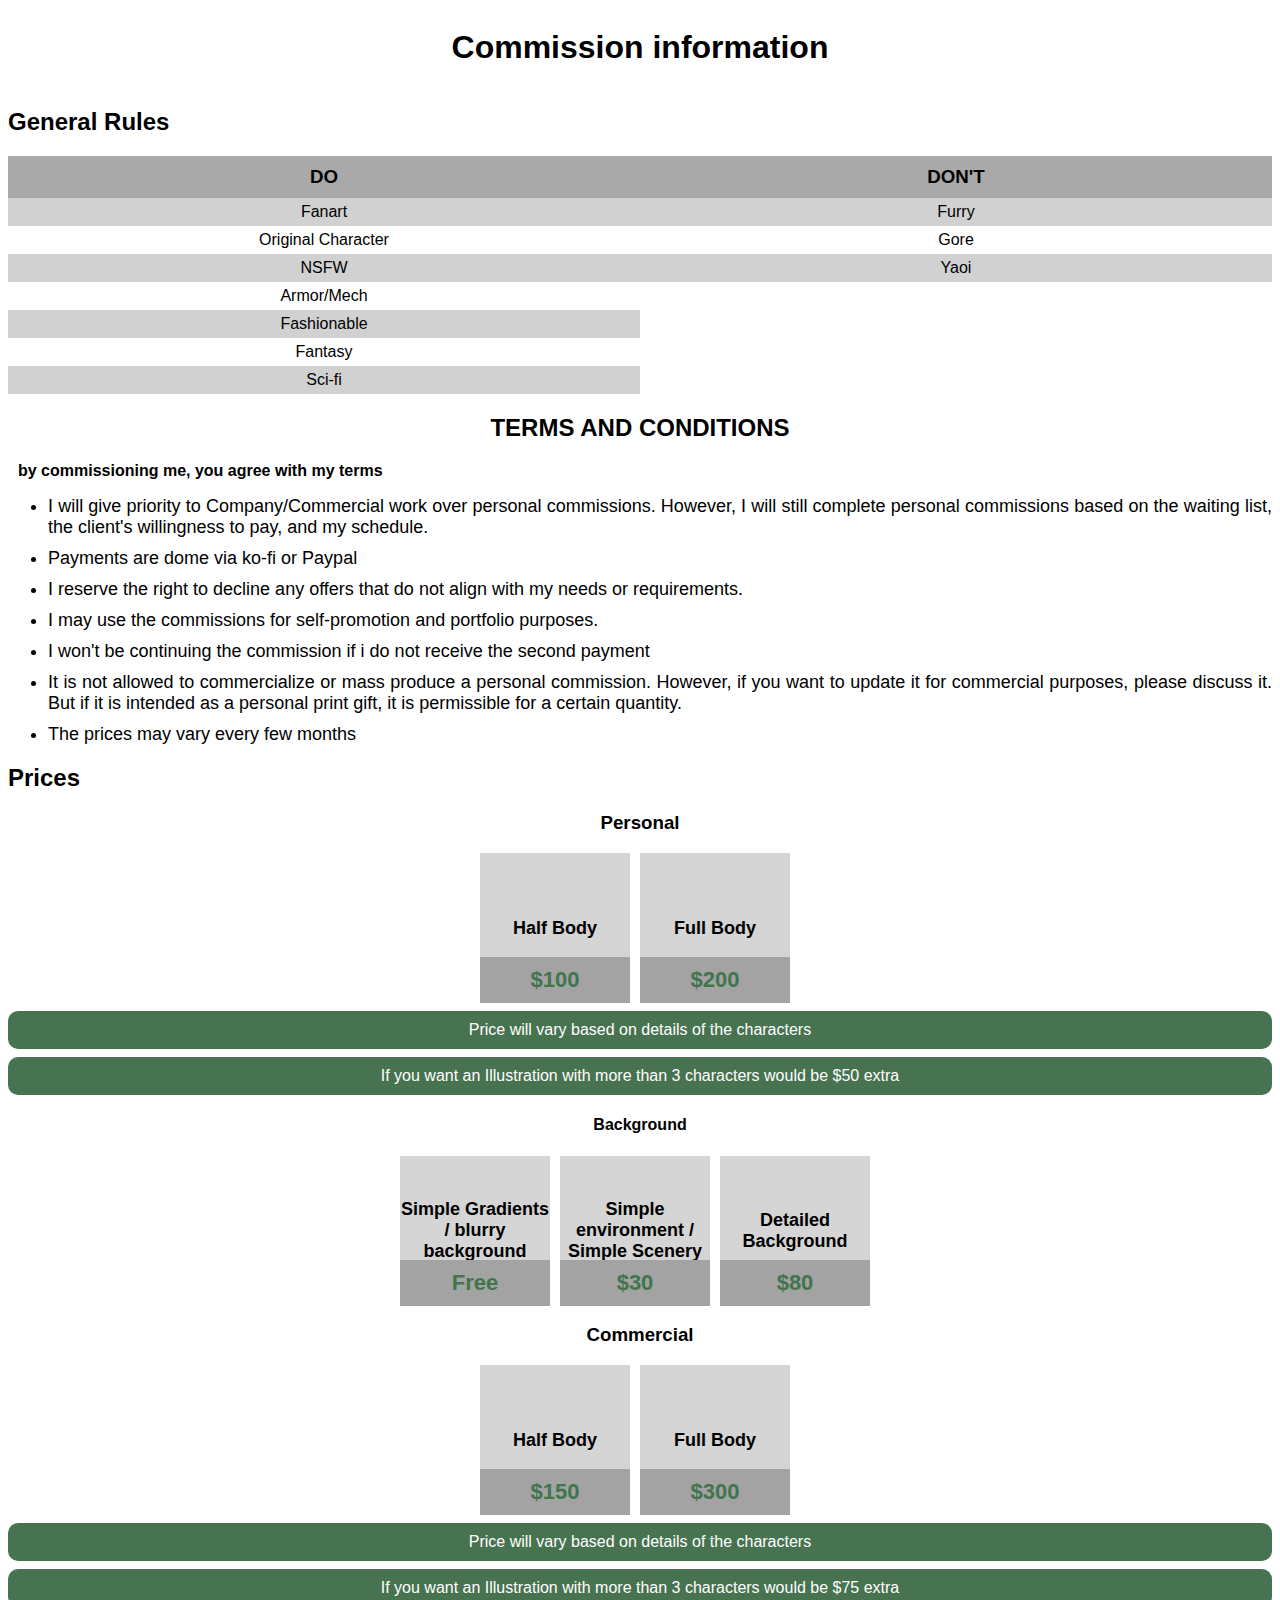
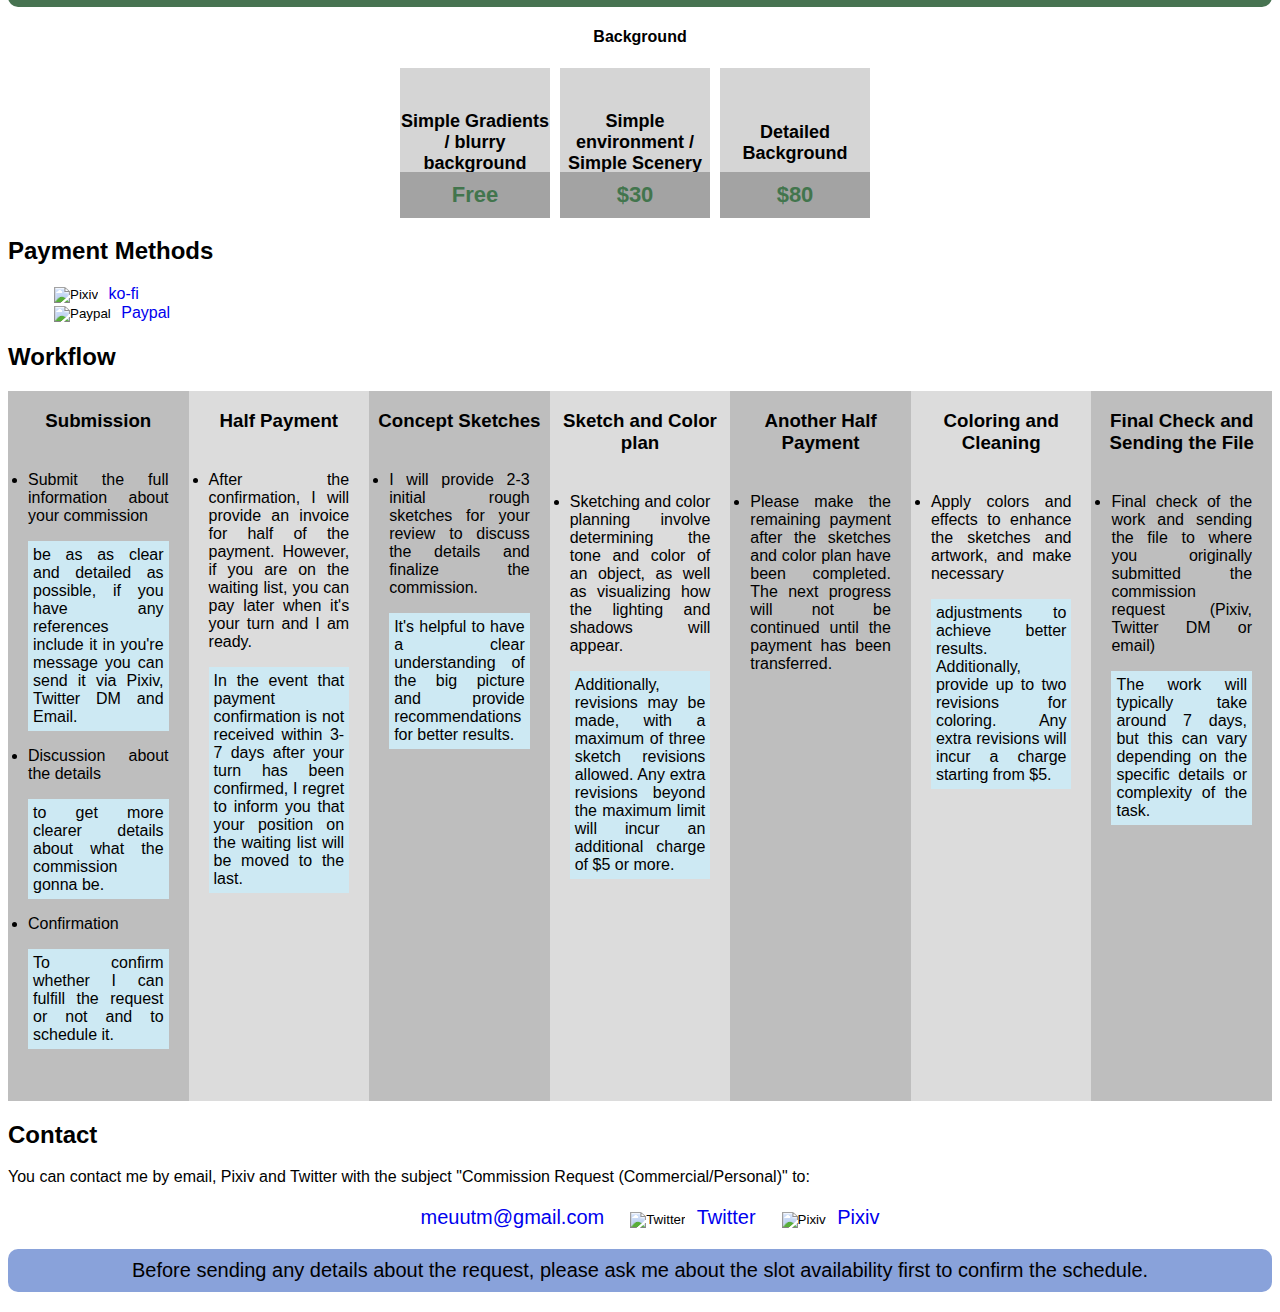
==== index.html @ 8df1c2ce "meuutm" ====
<!DOCTYPE html>
<html>
  <head>
    <title>Image Gallery</title>
    <link rel="stylesheet" type="text/css" href="styles.css" />
  </head>
  <body>
    <div class="tittle">
      <h1>Commission information</h1>
    </div>

    <!-- General Rules -->
    <div class="GRules">
      <h2>General Rules</h2>
      <div class="rules-container">
        <div id="do">
          <h3>DO</h3>
          <ul>
            <li>Fanart</li>
            <li>Original Character</li>
            <li>NSFW</li>
            <li>Armor/Mech</li>
            <li>Fashionable</li>
            <li>Fantasy</li>
            <li>Sci-fi</li>
          </ul>
        </div>
        <div id="dont">
          <h3>DON'T</h3>
          <ul>
            <li>Furry</li>
            <li>Gore</li>
            <li>Yaoi</li>
          </ul>
        </div>
      </div>
    </div>
    <!-- TERMS AND CONDITIONS -->
    <div class="terms">
      <h2>TERMS AND CONDITIONS</h2>
      <p>by commissioning me, you agree with my terms</p>
      <div class="terms-items">
        <ul>
          <li>
            I will give priority to Company/Commercial work over personal
            commissions. However, I will still complete personal commissions
            based on the waiting list, the client's willingness to pay, and my
            schedule.
          </li>
          <li>Payments are dome via ko-fi or Paypal</li>
          <li>
            I reserve the right to decline any offers that do not align with my
            needs or requirements.
          </li>
          <li>
            I may use the commissions for self-promotion and portfolio purposes.
          </li>
          <li>
            I won't be continuing the commission if i do not receive the second
            payment
          </li>
          <li>
            It is not allowed to commercialize or mass produce a personal
            commission. However, if you want to update it for commercial
            purposes, please discuss it. But if it is intended as a personal
            print gift, it is permissible for a certain quantity.
          </li>
          <li>The prices may vary every few months</li>
        </ul>
      </div>
    </div>
    <!-- Prices -->
    <div class="prices">
      <h2>Prices</h2>
      <!-- Perosnal -->
      <div>
        <h3>Personal</h3>
        <div class="pprices">
          <div class="p-items">
            <h4>Half Body</h4>
            <p>$100</p>
          </div>
          <div class="p-items">
            <h4>Full Body</h4>
            <p>$200</p>
          </div>
        </div>
        <div class="alerts">
          <p>Price will vary based on details of the characters</p>
          <p>
            If you want an Illustration with more than 3 characters would be $50
            extra
          </p>
        </div>
        <div class="pbackbround">
          <h4>Background</h4>
          <div class="back-item">
            <div class="p-items">
              <h4>Simple Gradients / blurry background</h4>
              <p>Free</p>
            </div>
            <div class="p-items">
              <h4>Simple environment / Simple Scenery</h4>
              <p>$30</p>
            </div>
            <div class="p-items">
              <h4>Detailed Background</h4>
              <p>$80</p>
            </div>
          </div>
        </div>
      </div>
      <!-- Commercial -->
      <div>
        <h3>Commercial</h3>
        <div class="cprices">
          <div class="p-items">
            <h4>Half Body</h4>
            <p>$150</p>
          </div>
          <div class="p-items">
            <h4>Full Body</h4>
            <p>$300</p>
          </div>
        </div>
        <div class="alerts">
          <p>Price will vary based on details of the characters</p>
          <p>
            If you want an Illustration with more than 3 characters would be $75
            extra
          </p>
        </div>
        <div class="pbackbround">
          <h4>Background</h4>
          <div class="back-item">
            <div class="p-items">
              <h4>Simple Gradients / blurry background</h4>
              <p>Free</p>
            </div>
            <div class="p-items">
              <h4>Simple environment / Simple Scenery</h4>
              <p>$30</p>
            </div>
            <div class="p-items">
              <h4>Detailed Background</h4>
              <p>$80</p>
            </div>
          </div>
        </div>
      </div>
    </div>
    <!-- Payment methods -->
    <div class="p-methods">
      <h2>Payment Methods</h2>
      <div class="links">
        <ul>
          <li>
            <button
              class="small-button"
              onclick="window.open('http://pixiv.net/users/52995235');"
              title="Pixiv"
            >
              <img src="https://ko-fi.com/favicon.png" alt="Pixiv" />
            </button>
            <a href="https://ko-fi.com/meuutm" target="_blank">ko-fi</a>
          </li>
          <li>
            <button
              class="small-button"
              onclick="window.open('https://twitter.com/meuutm');"
              title="Paypal"
            >
              <img
                src="https://www.paypalobjects.com/webstatic/icon/favicon.ico"
                alt="Paypal"
              />
            </button>
            <a href="https://paypal.me/meuutm1" target="_blank">Paypal</a>
          </li>
        </ul>
      </div>
    </div>
    <!-- Workflow -->
    <div class="workflow">
      <h2>Workflow</h2>
      <div class="w-items">
        <div class="work-item">
          <h3>Submission</h3>
          <div class="work-list">
            <ul>
              <li>
                Submit the full information about your commission
                <p>
                  be as as clear and detailed as possible, if you have any
                  references include it in you're message you can send it via
                  Pixiv, Twitter DM and Email.
                </p>
              </li>
              <li>
                Discussion about the details
                <p>
                  to get more clearer details about what the commission gonna
                  be.
                </p>
              </li>
              <li>
                Confirmation
                <p>
                  To confirm whether I can fulfill the request or not and to
                  schedule it.
                </p>
              </li>
            </ul>
          </div>
        </div>
        <div class="work-item">
          <h3>Half Payment</h3>
          <div class="work-list">
            <ul>
              <li>
                After the confirmation, I will provide an invoice for half of
                the payment. However, if you are on the waiting list, you can
                pay later when it's your turn and I am ready.
                <p>
                  In the event that payment confirmation is not received within
                  3-7 days after your turn has been confirmed, I regret to
                  inform you that your position on the waiting list will be
                  moved to the last.
                </p>
              </li>
            </ul>
          </div>
        </div>
        <div class="work-item">
          <h3>Concept Sketches</h3>
          <div class="work-list">
            <ul>
              <li>
                I will provide 2-3 initial rough sketches for your review to
                discuss the details and finalize the commission.
                <p>
                  It's helpful to have a clear understanding of the big picture
                  and provide recommendations for better results.
                </p>
              </li>
            </ul>
          </div>
        </div>
        <div class="work-item">
          <h3>Sketch and Color plan</h3>
          <div class="work-list">
            <ul>
              <li>
                Sketching and color planning involve determining the tone and
                color of an object, as well as visualizing how the lighting and
                shadows will appear.
                <p>
                  Additionally, revisions may be made, with a maximum of three
                  sketch revisions allowed. Any extra revisions beyond the
                  maximum limit will incur an additional charge of $5 or more.
                </p>
              </li>
            </ul>
          </div>
        </div>
        <div class="work-item">
          <h3>Another Half Payment</h3>
          <div class="work-list">
            <ul>
              <li>
                Please make the remaining payment after the sketches and color
                plan have been completed. The next progress will not be
                continued until the payment has been transferred.
              </li>
            </ul>
          </div>
        </div>
        <div class="work-item">
          <h3>Coloring and Cleaning</h3>
          <div class="work-list">
            <ul>
              <li>
                Apply colors and effects to enhance the sketches and artwork,
                and make necessary
                <p>
                  adjustments to achieve better results. Additionally, provide
                  up to two revisions for coloring. Any extra revisions will
                  incur a charge starting from $5.
                </p>
              </li>
            </ul>
          </div>
        </div>
        <div class="work-item">
          <h3>Final Check and Sending the File</h3>
          <div class="work-list">
            <ul>
              <li>
                Final check of the work and sending the file to where you
                originally submitted the commission request (Pixiv, Twitter DM
                or email)
                <p>
                  The work will typically take around 7 days, but this can vary
                  depending on the specific details or complexity of the task.
                </p>
              </li>
            </ul>
          </div>
        </div>
      </div>
    </div>

    <!-- Email Alert -->
    <div id="customAlert" class="custom-alert">
      <div class="custom-alert-content">
        <span class="close-btn">&times;</span>
        <p>Email address copied to clipboard</p>
      </div>
    </div>

    <!-- CONTACT -->
    <div class="contact">
      <h2>Contact</h2>
      <p>
        You can contact me by email, Pixiv and Twitter with the subject
        "Commission Request (Commercial/Personal)" to: 
      </p>
      <div class="links">
        <ul>
          <li><a href="#">meuutm@gmail.com</a></li>
          <li>
            <button
              class="small-button"
              onclick="window.open('https://twitter.com/meuutm');"
              title="Twitter"
            >
              <img
                src="https://abs.twimg.com/favicons/twitter.3.ico"
                alt="Twitter"
              />
            </button>
            <a href="https://twitter.com/meuutm" target="_blank">Twitter</a>
          </li>
          <li>
            <button
              class="small-button"
              onclick="window.open('http://pixiv.net/users/52995235');"
              title="Pixiv"
            >
              <img src="https://www.pixiv.net/favicon.ico" alt="Pixiv" />
            </button>
            <a href="http://pixiv.net/users/52995235" target="_blank">Pixiv</a>
          </li>
        </ul>
      </div>
    </div>

    <!-- Additional Info -->
    <div class="a-info">
      <p>
        Before sending any details about the request, please ask me about the
        slot availability first to confirm the schedule.
      </p>
    </div>
    <script src="script.js"></script>
  </body>
</html>
---- styles.css ----
body{font-family:Arial,sans-serif}.tittle{display:flex;justify-content:center;align-items:center;height:auto}.GRules .rules-container{display:flex}.GRules .rules-container>div{flex:1}.GRules ul{list-style-type:none}.GRules li{text-align:center}.rules-container h3{text-align:center}#do h3,#dont h3{background-color:#a9a9a9;padding:10px;margin:0}#do ul li:nth-child(2n + 1),#dont ul li:nth-child(2n + 1){background-color:#d1d1d1}#do ul,#dont ul{margin:0;padding:0}#do li,#dont li{margin:0;padding:5px}#do li:hover{background-color:#2cae69}#dont li:hover{background-color:#c44040}#do ul li:nth-child(2n + 1):hover{background-color:#2cae69}#dont ul li:nth-child(2n + 1):hover{background-color:#c44040}.terms h2{text-align:center}.terms-items li{font-size:18px;margin-bottom:10px;text-align:justify}.terms p{font-weight:bold;margin-left:10px}.pprices,.cprices,.back-item{display:flex;flex-wrap:wrap;position:relative;justify-content:center;overflow:auto}.prices h3{text-align:center}.pbackbround h4{text-align:center}.p-items{margin-right:10px;background-color:#d5d5d5;width:150px;height:150px;position:relative;z-index:1;display:flex;justify-content:center;align-items:center;transition:background-color .5s ease}.p-items:hover{background-color:#949494}.p-items h4{margin:0;text-align:center;font-size:18px}.p-items p{text-align:center;font-size:22px;font-weight:bold;background-color:#a3a3a3;padding:10px 0;color:#42754d;margin:0;position:absolute;bottom:0;left:0;right:0;transition:background-color .5s ease}.p-items:hover p{background-color:#949494}.p-items h4{margin:0}.alerts p{text-align:center;background-color:#477351;padding:10px;margin:8px 0 0 0;color:#fff;border-radius:10px}.workflow .w-items{display:flex;justify-content:center;align-items:stretch;flex-direction:row}.w-items{background-color:#dcdcdc}.workflow p{background-color:#cde9f3;padding:5px 5px;text-align:justify;hyphens:auto}.w-items ul{padding:20px}.w-items li{text-align:justify;hyphens:auto}.work-item h3{text-align:center}.work-item:nth-child(2n + 1){background-color:#bebebe}.workflow .w-items .work-item{flex-basis:100%}.p-methods ul{list-style-type:none}.p-methods .links ul li a{text-decoration:none}.contact ul{list-style-type:none;font-size:20px}.contact .links ul{display:flex;justify-content:center}.contact .links ul li{margin-right:20px}.contact .links ul li a{text-decoration:none}.small-button img{width:25px;height:25px;object-fit:cover}.small-button{border:none;background-color:transparent;cursor:pointer}.custom-alert{opacity:0;visibility:hidden;transition:opacity .5s,visibility .5s;position:fixed;z-index:1;left:0;top:0;width:100%;height:100%;overflow:auto;background-color:rgba(0,0,0,.4)}.custom-alert.show{opacity:1;visibility:visible}.custom-alert-content{background-color:#fefefe;margin:15% auto;padding:20px;border:1px solid #888;width:80%}.close-btn{color:#aaa;float:right;font-size:28px;font-weight:bold}.close-btn:hover,.close-btn:focus{color:black;text-decoration:none;cursor:pointer}.a-info p{font-size:20px;background-color:#89a2da;border-radius:10px;padding:10px;text-align:center}
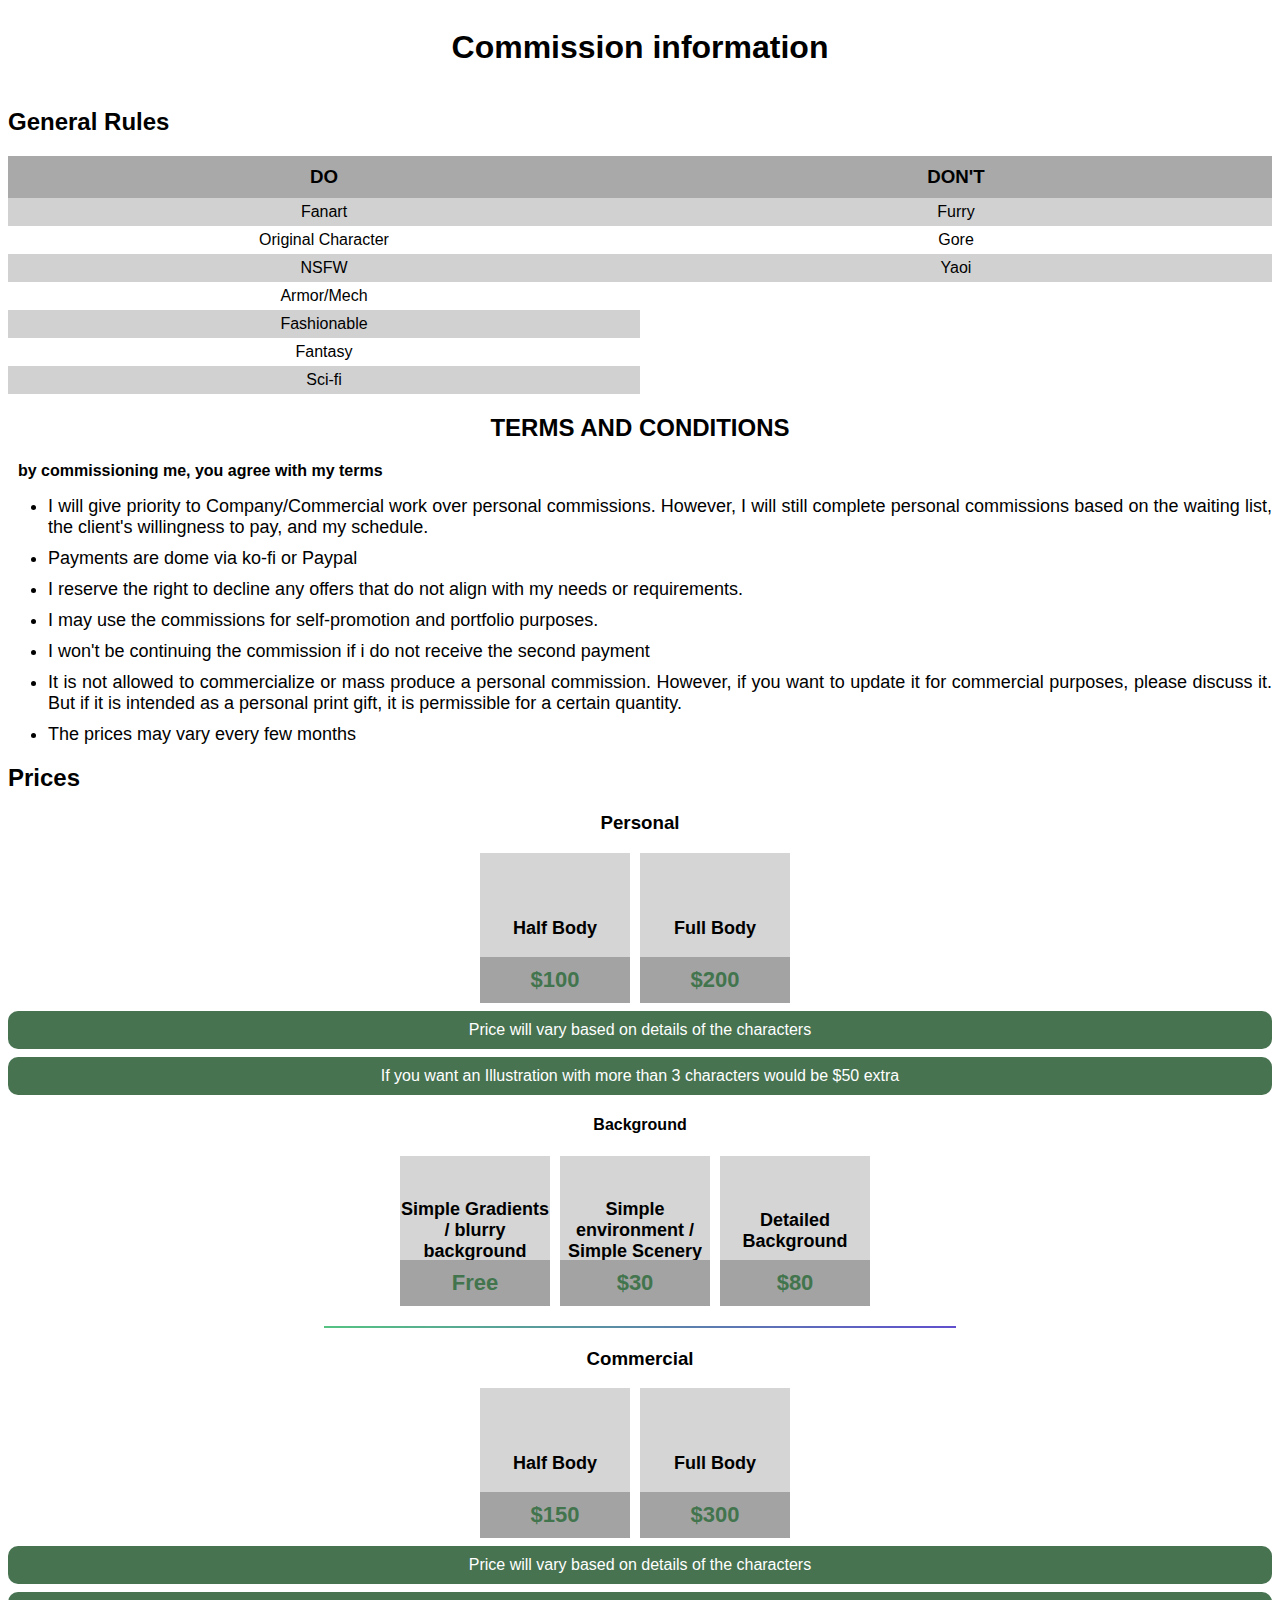
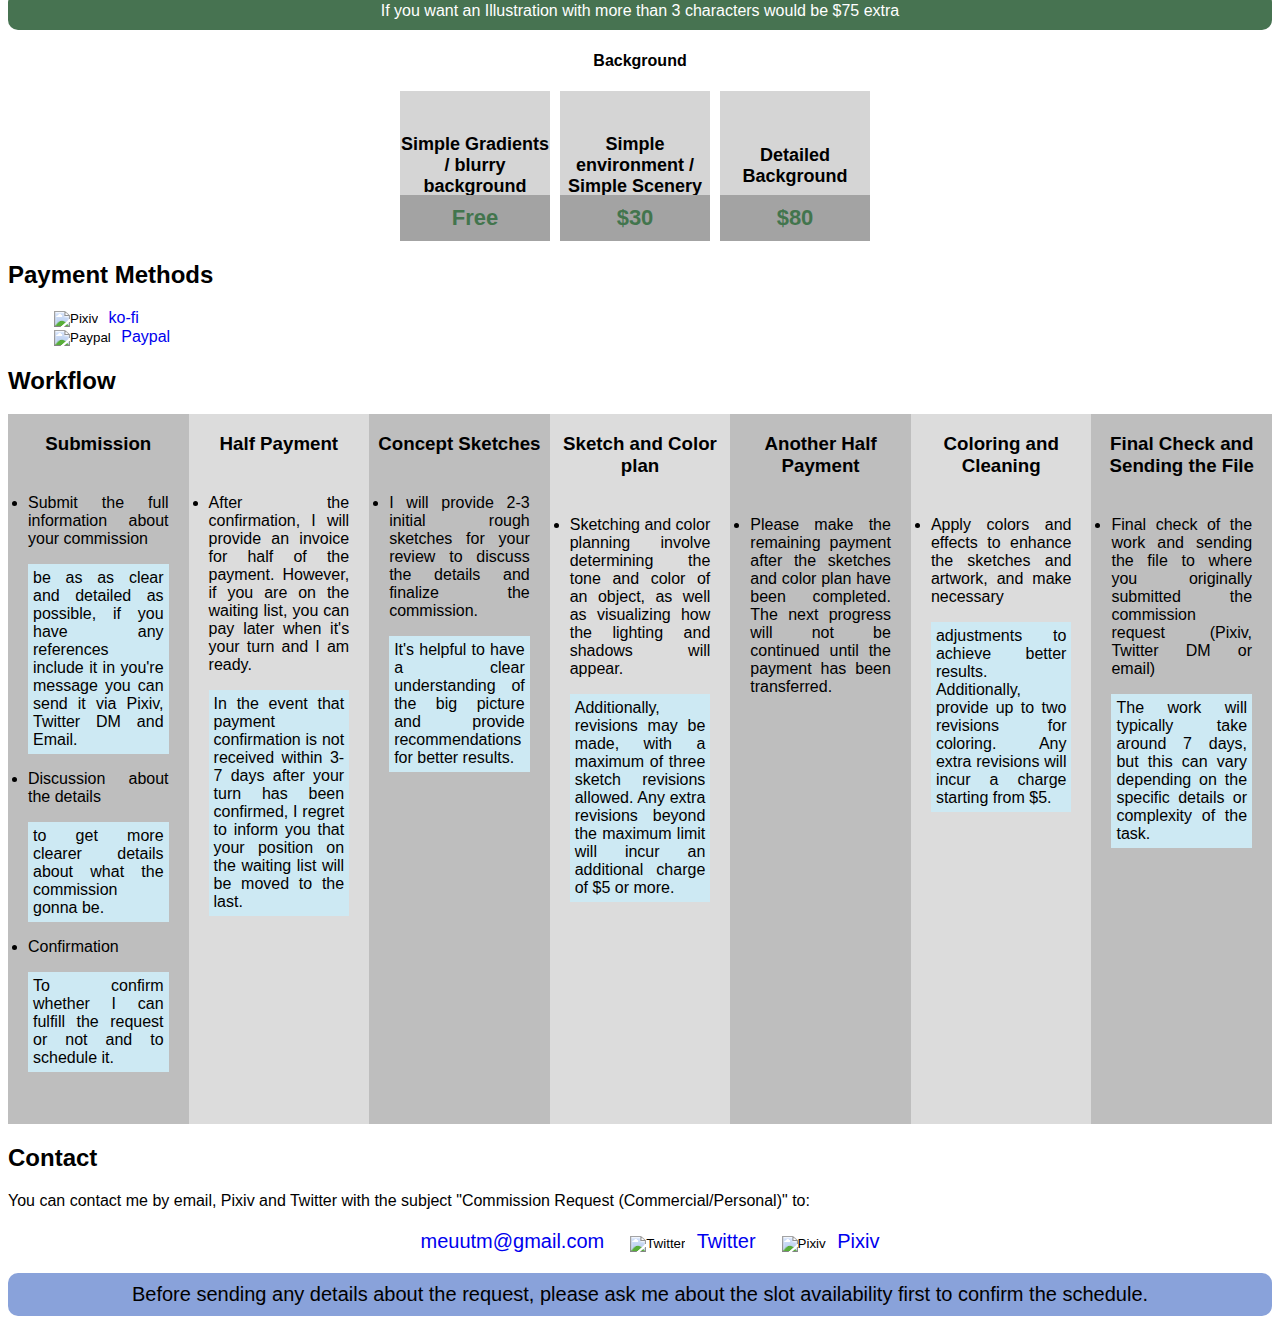
==== commit 5c2bc798: "meuutm" ====
--- a/index.html
+++ b/index.html
@@ -110,6 +110,7 @@
           </div>
         </div>
       </div>
+      <hr class="styled-hr" />
       <!-- Commercial -->
       <div>
         <h3>Commercial</h3>
@@ -323,7 +324,7 @@
       <h2>Contact</h2>
       <p>
         You can contact me by email, Pixiv and Twitter with the subject
-        "Commission Request (Commercial/Personal)" to: 
+        "Commission Request (Commercial/Personal)" to:
       </p>
       <div class="links">
         <ul>
--- a/styles.css
+++ b/styles.css
@@ -1 +1 @@
- body{font-family:Arial,sans-serif}.tittle{display:flex;justify-content:center;align-items:center;height:auto}.GRules .rules-container{display:flex}.GRules .rules-container>div{flex:1}.GRules ul{list-style-type:none}.GRules li{text-align:center}.rules-container h3{text-align:center}#do h3,#dont h3{background-color:#a9a9a9;padding:10px;margin:0}#do ul li:nth-child(2n + 1),#dont ul li:nth-child(2n + 1){background-color:#d1d1d1}#do ul,#dont ul{margin:0;padding:0}#do li,#dont li{margin:0;padding:5px}#do li:hover{background-color:#2cae69}#dont li:hover{background-color:#c44040}#do ul li:nth-child(2n + 1):hover{background-color:#2cae69}#dont ul li:nth-child(2n + 1):hover{background-color:#c44040}.terms h2{text-align:center}.terms-items li{font-size:18px;margin-bottom:10px;text-align:justify}.terms p{font-weight:bold;margin-left:10px}.pprices,.cprices,.back-item{display:flex;flex-wrap:wrap;position:relative;justify-content:center;overflow:auto}.prices h3{text-align:center}.pbackbround h4{text-align:center}.p-items{margin-right:10px;background-color:#d5d5d5;width:150px;height:150px;position:relative;z-index:1;display:flex;justify-content:center;align-items:center;transition:background-color .5s ease}.p-items:hover{background-color:#949494}.p-items h4{margin:0;text-align:center;font-size:18px}.p-items p{text-align:center;font-size:22px;font-weight:bold;background-color:#a3a3a3;padding:10px 0;color:#42754d;margin:0;position:absolute;bottom:0;left:0;right:0;transition:background-color .5s ease}.p-items:hover p{background-color:#949494}.p-items h4{margin:0}.alerts p{text-align:center;background-color:#477351;padding:10px;margin:8px 0 0 0;color:#fff;border-radius:10px}.workflow .w-items{display:flex;justify-content:center;align-items:stretch;flex-direction:row}.w-items{background-color:#dcdcdc}.workflow p{background-color:#cde9f3;padding:5px 5px;text-align:justify;hyphens:auto}.w-items ul{padding:20px}.w-items li{text-align:justify;hyphens:auto}.work-item h3{text-align:center}.work-item:nth-child(2n + 1){background-color:#bebebe}.workflow .w-items .work-item{flex-basis:100%}.p-methods ul{list-style-type:none}.p-methods .links ul li a{text-decoration:none}.contact ul{list-style-type:none;font-size:20px}.contact .links ul{display:flex;justify-content:center}.contact .links ul li{margin-right:20px}.contact .links ul li a{text-decoration:none}.small-button img{width:25px;height:25px;object-fit:cover}.small-button{border:none;background-color:transparent;cursor:pointer}.custom-alert{opacity:0;visibility:hidden;transition:opacity .5s,visibility .5s;position:fixed;z-index:1;left:0;top:0;width:100%;height:100%;overflow:auto;background-color:rgba(0,0,0,.4)}.custom-alert.show{opacity:1;visibility:visible}.custom-alert-content{background-color:#fefefe;margin:15% auto;padding:20px;border:1px solid #888;width:80%}.close-btn{color:#aaa;float:right;font-size:28px;font-weight:bold}.close-btn:hover,.close-btn:focus{color:black;text-decoration:none;cursor:pointer}.a-info p{font-size:20px;background-color:#89a2da;border-radius:10px;padding:10px;text-align:center}+ body{font-family:Arial,sans-serif}.tittle{display:flex;justify-content:center;align-items:center;height:auto}.GRules .rules-container{display:flex}.GRules .rules-container>div{flex:1}.GRules ul{list-style-type:none}.GRules li{text-align:center}.rules-container h3{text-align:center}#do h3,#dont h3{background-color:#a9a9a9;padding:10px;margin:0}#do ul li:nth-child(2n + 1),#dont ul li:nth-child(2n + 1){background-color:#d1d1d1}#do ul,#dont ul{margin:0;padding:0}#do li,#dont li{margin:0;padding:5px}#do li:hover{background-color:#2cae69}#dont li:hover{background-color:#c44040}#do ul li:nth-child(2n + 1):hover{background-color:#2cae69}#dont ul li:nth-child(2n + 1):hover{background-color:#c44040}.terms h2{text-align:center}.terms-items li{font-size:18px;margin-bottom:10px;text-align:justify}.terms p{font-weight:bold;margin-left:10px}.pprices,.cprices,.back-item{display:flex;flex-wrap:wrap;position:relative;justify-content:center;overflow:auto}.prices h3{text-align:center}.pbackbround h4{text-align:center}.p-items{margin-right:10px;background-color:#d5d5d5;width:150px;height:150px;position:relative;z-index:1;display:flex;justify-content:center;align-items:center;transition:background-color .5s ease}.p-items:hover{background-color:#949494}.p-items h4{margin:0;text-align:center;font-size:18px}.p-items p{text-align:center;font-size:22px;font-weight:bold;background-color:#a3a3a3;padding:10px 0;color:#42754d;margin:0;position:absolute;bottom:0;left:0;right:0;transition:background-color .5s ease}.p-items:hover p{background-color:#949494}.p-items h4{margin:0}.alerts p{text-align:center;background-color:#477351;padding:10px;margin:8px 0 0 0;color:#fff;border-radius:10px}.styled-hr{border:none;height:2px;background:linear-gradient(to right,#55c382,#604fcd);width:50%;margin:auto;margin-top:20px;margin-bottom:20px}.workflow .w-items{display:flex;justify-content:center;align-items:stretch;flex-direction:row}.w-items{background-color:#dcdcdc}.workflow p{background-color:#cde9f3;padding:5px 5px;text-align:justify;hyphens:auto}.w-items ul{padding:20px}.w-items li{text-align:justify;hyphens:auto}.work-item h3{text-align:center}.work-item:nth-child(2n + 1){background-color:#bebebe}.workflow .w-items .work-item{flex-basis:100%}.p-methods ul{list-style-type:none}.p-methods .links ul li a{text-decoration:none}.contact ul{list-style-type:none;font-size:20px}.contact .links ul{display:flex;justify-content:center}.contact .links ul li{margin-right:20px}.contact .links ul li a{text-decoration:none}.small-button img{width:25px;height:25px;object-fit:cover}.small-button{border:none;background-color:transparent;cursor:pointer}.custom-alert{opacity:0;visibility:hidden;transition:opacity .5s,visibility .5s;position:fixed;z-index:1;left:0;top:0;width:100%;height:100%;overflow:auto;background-color:rgba(0,0,0,.4)}.custom-alert.show{opacity:1;visibility:visible}.custom-alert-content{background-color:#fefefe;margin:15% auto;padding:20px;border:1px solid #888;width:80%}.close-btn{color:#aaa;float:right;font-size:28px;font-weight:bold}.close-btn:hover,.close-btn:focus{color:black;text-decoration:none;cursor:pointer}.a-info p{font-size:20px;background-color:#89a2da;border-radius:10px;padding:10px;text-align:center}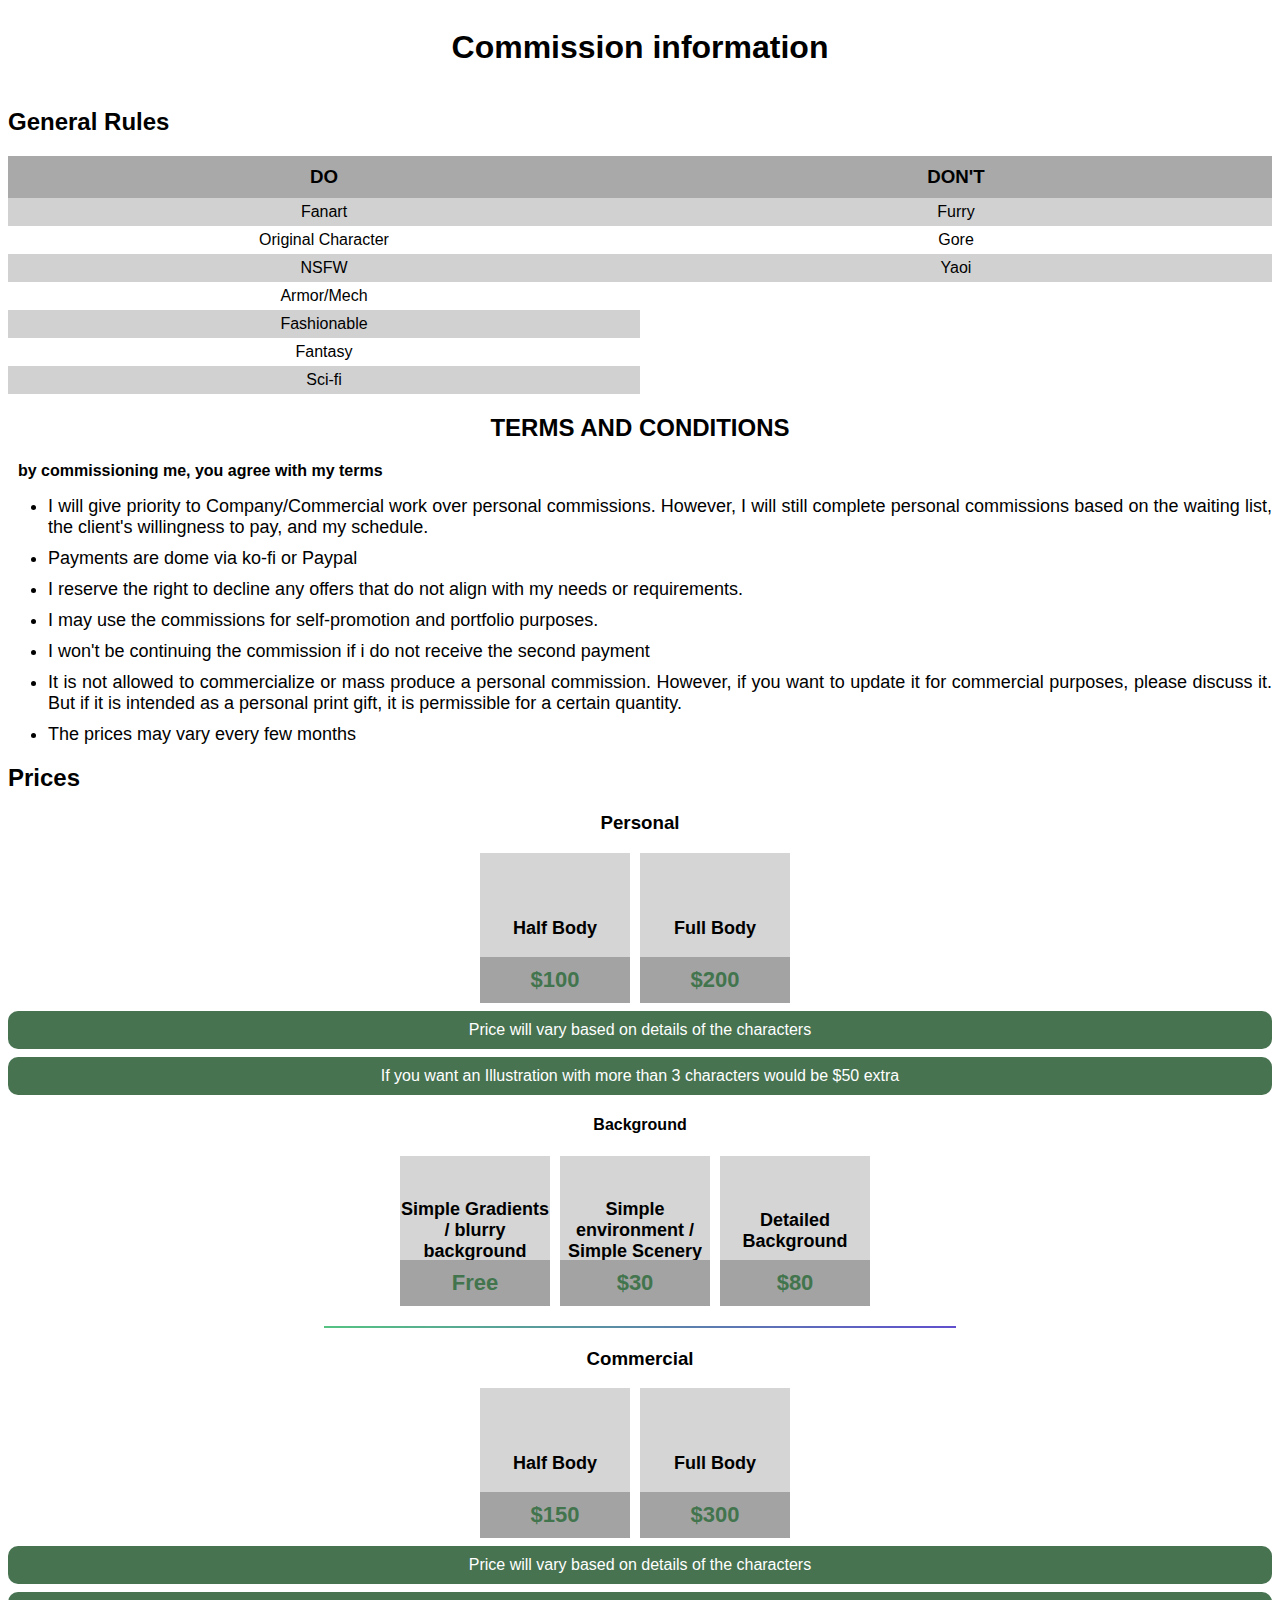
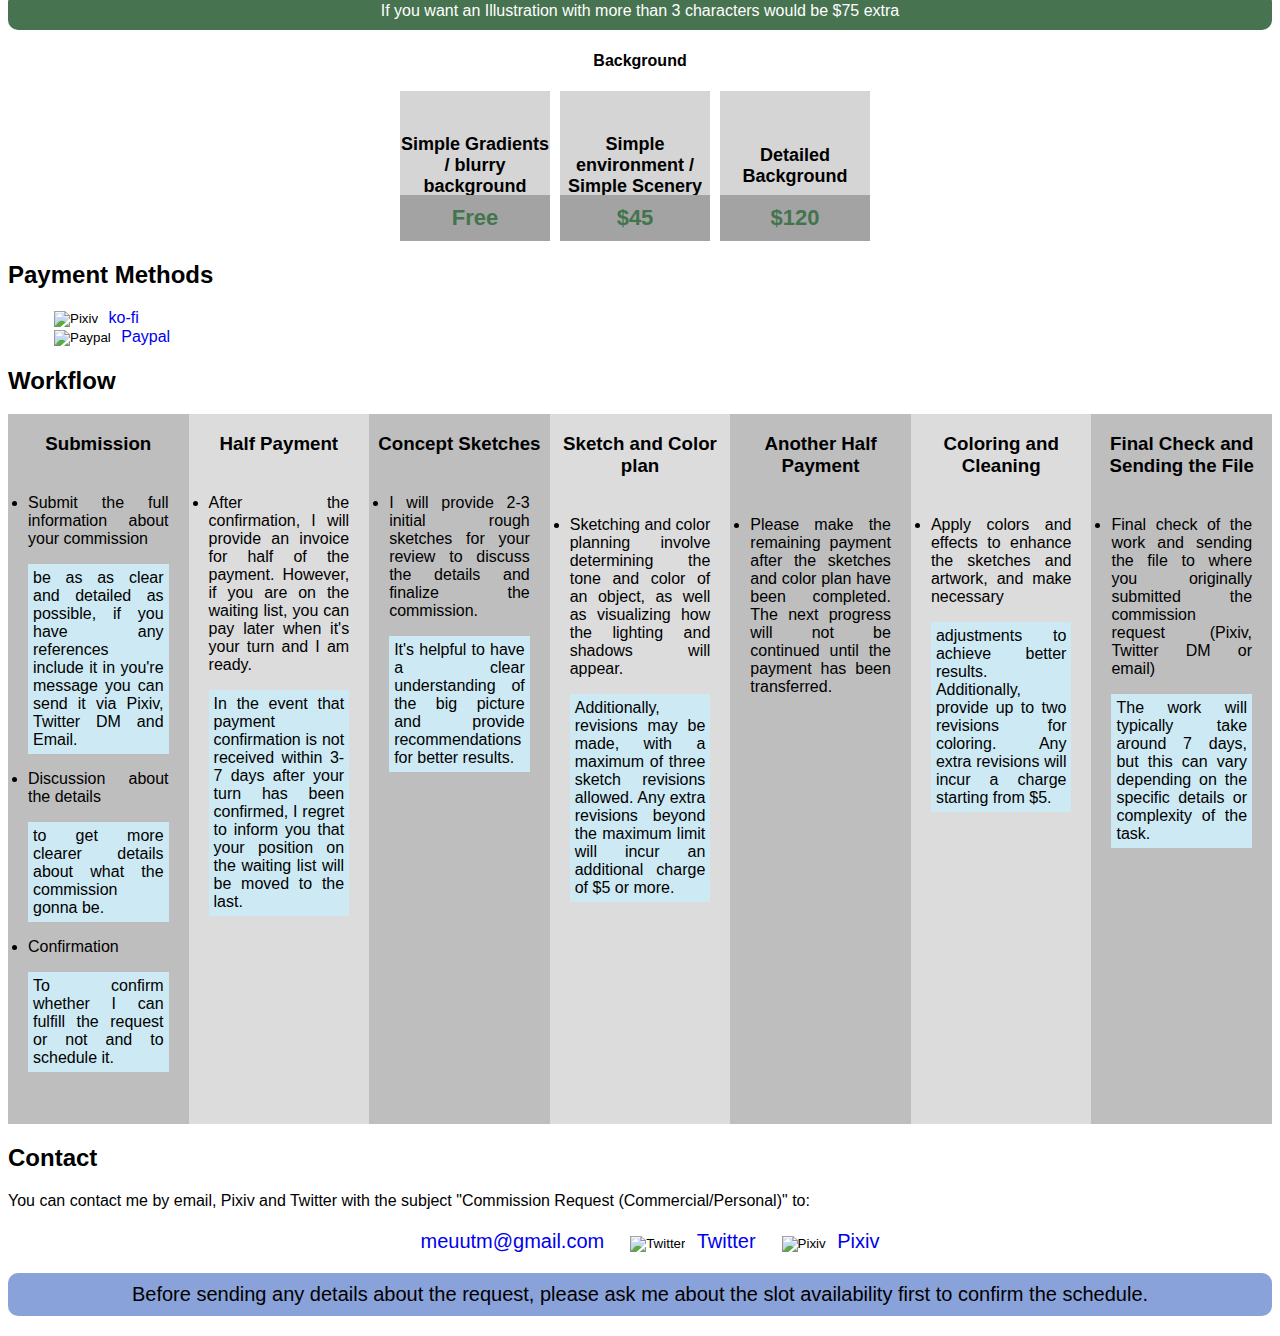
==== commit 8bc0c4e9: "meuutm" ====
--- a/index.html
+++ b/index.html
@@ -140,11 +140,11 @@
             </div>
             <div class="p-items">
               <h4>Simple environment / Simple Scenery</h4>
-              <p>$30</p>
+              <p>$45</p>
             </div>
             <div class="p-items">
               <h4>Detailed Background</h4>
-              <p>$80</p>
+              <p>$120</p>
             </div>
           </div>
         </div>
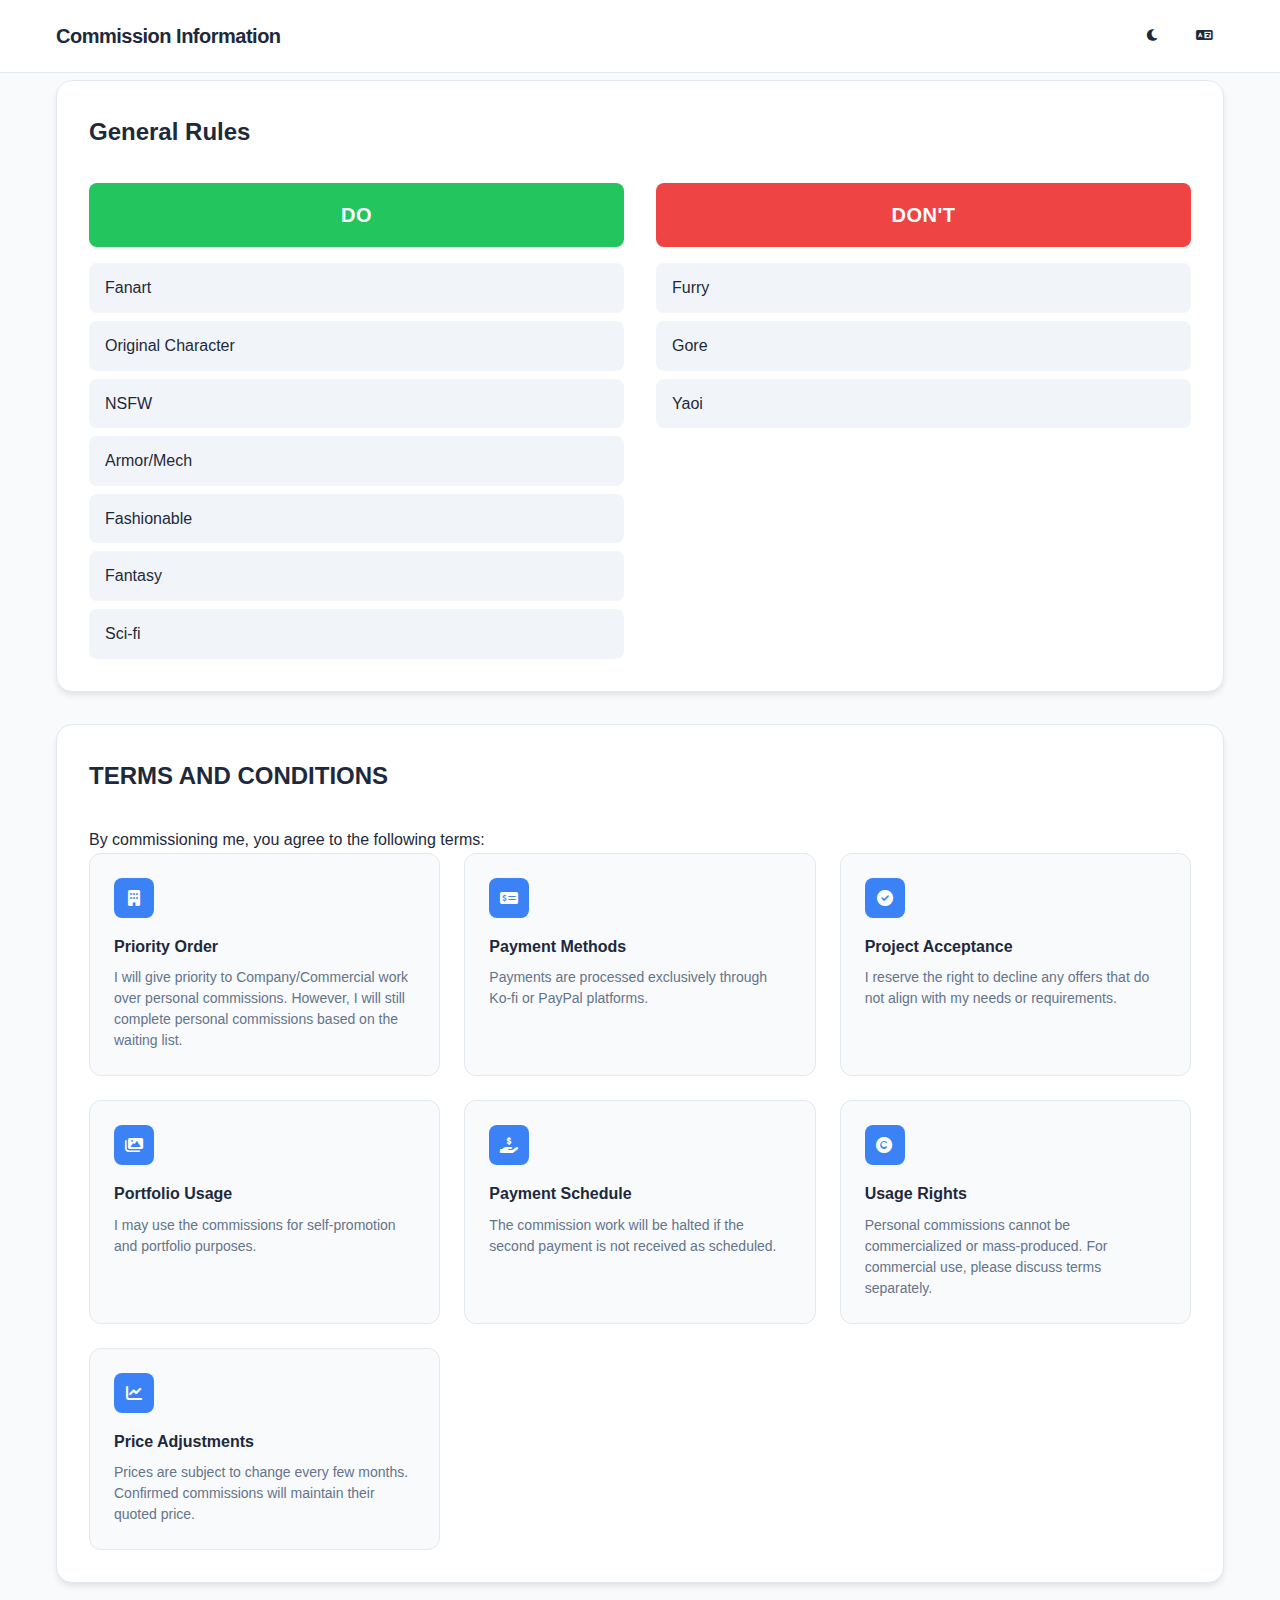
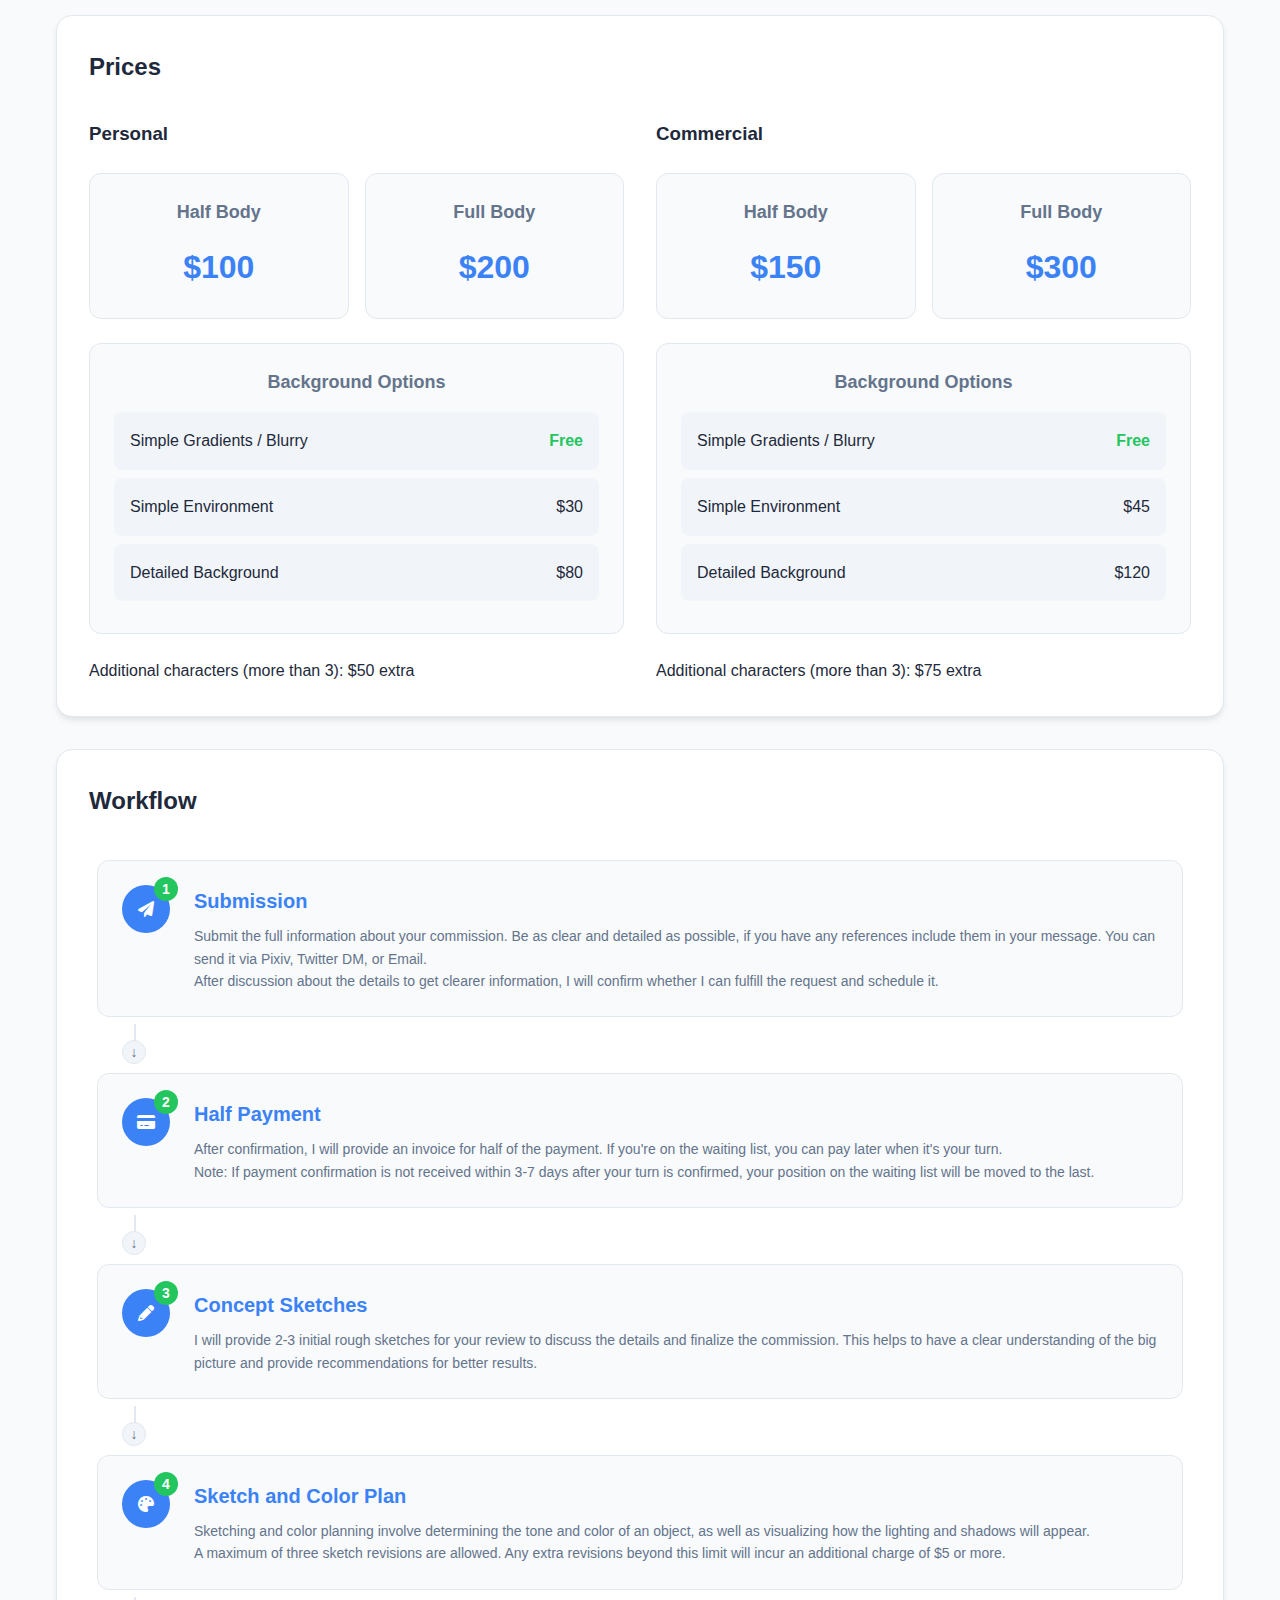
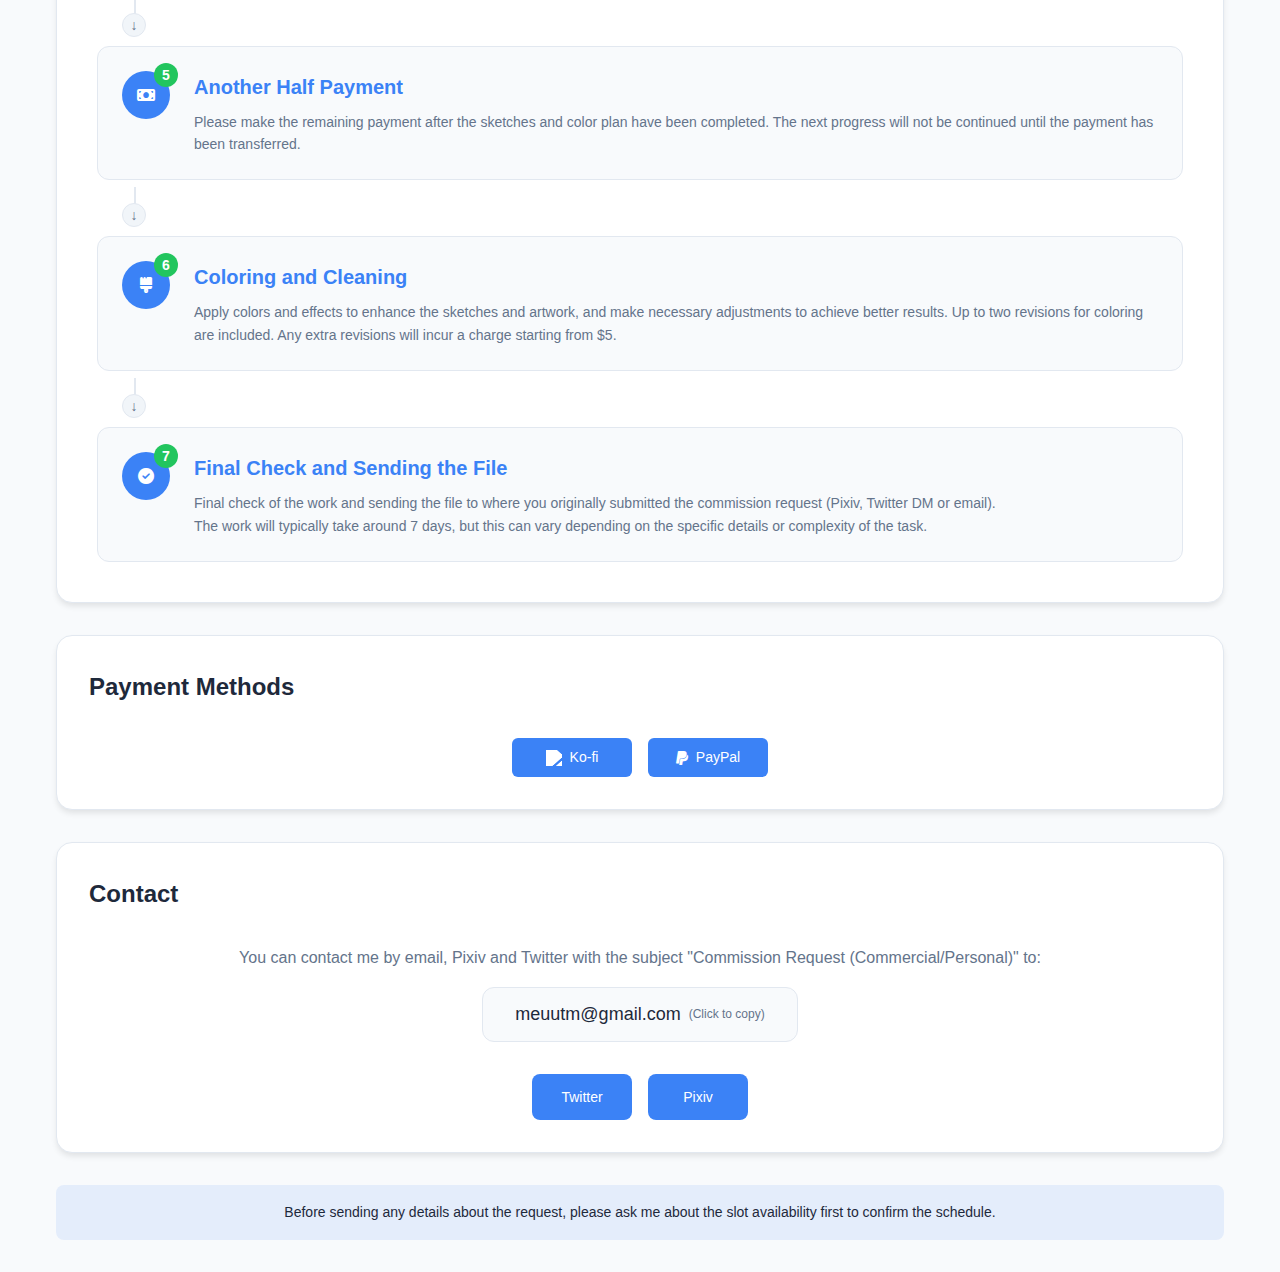
==== commit b0a08802: "update 12/26/2024" ====
--- a/index.html
+++ b/index.html
@@ -1,368 +1,318 @@
 <!DOCTYPE html>
-<html>
-  <head>
-    <title>Image Gallery</title>
-    <link rel="stylesheet" type="text/css" href="styles.css" />
-  </head>
-  <body>
-    <div class="tittle">
-      <h1>Commission information</h1>
+<html lang="en">
+<head>
+    <meta charset="UTF-8">
+    <meta name="viewport" content="width=device-width, initial-scale=1.0">
+    <title>Commission Information</title>
+    <link rel="stylesheet" href="styles.css">
+    <link href="https://cdnjs.cloudflare.com/ajax/libs/font-awesome/6.0.0/css/all.min.css" rel="stylesheet">
+</head>
+<body class="light-mode">
+    <nav class="top-nav">
+        <div class="nav-container">
+            <h1 class="site-title">Commission Information</h1>
+            <div class="nav-buttons">
+                <button id="darkModeToggle" class="icon-button" aria-label="Toggle dark mode">
+                    <i class="fas fa-moon"></i>
+                </button>
+                <button id="languageToggle" class="icon-button" aria-label="Toggle language">
+                    <i class="fas fa-language"></i>
+                </button>
+            </div>
+        </div>
+    </nav>
+
+    <main class="main-content">
+        <!-- Rules Section -->
+        <section class="section" id="rules-section">
+            <h2 class="section-title">General Rules</h2>
+            <div class="rules-grid">
+                <div class="rules-column">
+                    <h3 class="rules-subtitle success">DO</h3>
+                    <ul class="rules-list do-list">
+                        <li>Fanart</li>
+                        <li>Original Character</li>
+                        <li>NSFW</li>
+                        <li>Armor/Mech</li>
+                        <li>Fashionable</li>
+                        <li>Fantasy</li>
+                        <li>Sci-fi</li>
+                    </ul>
+                </div>
+                <div class="rules-column">
+                    <h3 class="rules-subtitle danger">DON'T</h3>
+                    <ul class="rules-list dont-list">
+                        <li>Furry</li>
+                        <li>Gore</li>
+                        <li>Yaoi</li>
+                    </ul>
+                </div>
+            </div>
+        </section>
+
+        <!-- Terms Section -->
+        <section class="section" id="terms-section">
+            <h2 class="section-title">TERMS AND CONDITIONS</h2>
+            <div class="terms-content">
+                <p class="terms-intro">By commissioning me, you agree to the following terms:</p>
+                <div class="terms-grid">
+                    <div class="term-card">
+                        <div class="term-icon">
+                            <i class="fas fa-building"></i>
+                        </div>
+                        <h3>Priority Order</h3>
+                        <p>I will give priority to Company/Commercial work over personal commissions. However, I will still complete personal commissions based on the waiting list.</p>
+                    </div>
+                    <div class="term-card">
+                        <div class="term-icon">
+                            <i class="fas fa-money-check-alt"></i>
+                        </div>
+                        <h3>Payment Methods</h3>
+                        <p>Payments are processed exclusively through Ko-fi or PayPal platforms.</p>
+                    </div>
+                    <div class="term-card">
+                        <div class="term-icon">
+                            <i class="fas fa-check-circle"></i>
+                        </div>
+                        <h3>Project Acceptance</h3>
+                        <p>I reserve the right to decline any offers that do not align with my needs or requirements.</p>
+                    </div>
+                    <div class="term-card">
+                        <div class="term-icon">
+                            <i class="fas fa-images"></i>
+                        </div>
+                        <h3>Portfolio Usage</h3>
+                        <p>I may use the commissions for self-promotion and portfolio purposes.</p>
+                    </div>
+                    <div class="term-card">
+                        <div class="term-icon">
+                            <i class="fas fa-hand-holding-usd"></i>
+                        </div>
+                        <h3>Payment Schedule</h3>
+                        <p>The commission work will be halted if the second payment is not received as scheduled.</p>
+                    </div>
+                    <div class="term-card">
+                        <div class="term-icon">
+                            <i class="fas fa-copyright"></i>
+                        </div>
+                        <h3>Usage Rights</h3>
+                        <p>Personal commissions cannot be commercialized or mass-produced. For commercial use, please discuss terms separately.</p>
+                    </div>
+                    <div class="term-card">
+                        <div class="term-icon">
+                            <i class="fas fa-chart-line"></i>
+                        </div>
+                        <h3>Price Adjustments</h3>
+                        <p>Prices are subject to change every few months. Confirmed commissions will maintain their quoted price.</p>
+                    </div>
+                </div>
+            </div>
+        </section>
+
+        <!-- Pricing Section -->
+        <section class="section" id="pricing-section">
+            <h2 class="section-title">Prices</h2>
+            <div class="pricing-grid">
+                <!-- Personal Pricing -->
+                <div class="pricing-column">
+                    <h3 class="pricing-type">Personal</h3>
+                    <div class="price-cards">
+                        <div class="price-card">
+                            <h4>Half Body</h4>
+                            <p class="price">$100</p>
+                        </div>
+                        <div class="price-card">
+                            <h4>Full Body</h4>
+                            <p class="price">$200</p>
+                        </div>
+                    </div>
+                    <div class="background-options">
+                        <h4>Background Options</h4>
+                        <div class="option-item">
+                            <span>Simple Gradients / Blurry</span>
+                            <span class="free">Free</span>
+                        </div>
+                        <div class="option-item">
+                            <span>Simple Environment</span>
+                            <span>$30</span>
+                        </div>
+                        <div class="option-item">
+                            <span>Detailed Background</span>
+                            <span>$80</span>
+                        </div>
+                    </div>
+                    <p class="price-note">Additional characters (more than 3): $50 extra</p>
+                </div>
+
+                <!-- Commercial Pricing -->
+                <div class="pricing-column">
+                    <h3 class="pricing-type">Commercial</h3>
+                    <div class="price-cards">
+                        <div class="price-card">
+                            <h4>Half Body</h4>
+                            <p class="price">$150</p>
+                        </div>
+                        <div class="price-card">
+                            <h4>Full Body</h4>
+                            <p class="price">$300</p>
+                        </div>
+                    </div>
+                    <div class="background-options">
+                        <h4>Background Options</h4>
+                        <div class="option-item">
+                            <span>Simple Gradients / Blurry</span>
+                            <span class="free">Free</span>
+                        </div>
+                        <div class="option-item">
+                            <span>Simple Environment</span>
+                            <span>$45</span>
+                        </div>
+                        <div class="option-item">
+                            <span>Detailed Background</span>
+                            <span>$120</span>
+                        </div>
+                    </div>
+                    <p class="price-note">Additional characters (more than 3): $75 extra</p>
+                </div>
+            </div>
+        </section>
+
+        <!-- Workflow Section -->
+        <section class="section" id="workflow-section">
+            <h2 class="section-title">Workflow</h2>
+            <div class="workflow-steps">
+                <!-- Step 1: Submission -->
+                <div class="workflow-step">
+                    <div class="step-icon">
+                        <i class="fas fa-paper-plane"></i>
+                        <span class="step-number">1</span>
+                    </div>
+                    <div class="step-content">
+                        <h3>Submission</h3>
+                        <p>Submit the full information about your commission. Be as clear and detailed as possible, if you have any references include them in your message. You can send it via Pixiv, Twitter DM, or Email.</p>
+                        <p>After discussion about the details to get clearer information, I will confirm whether I can fulfill the request and schedule it.</p>
+                    </div>
+                </div>
+
+                <!-- Step 2: Half Payment -->
+                <div class="workflow-step">
+                    <div class="step-icon">
+                        <i class="fas fa-credit-card"></i>
+                        <span class="step-number">2</span>
+                    </div>
+                    <div class="step-content">
+                        <h3>Half Payment</h3>
+                        <p>After confirmation, I will provide an invoice for half of the payment. If you're on the waiting list, you can pay later when it's your turn.</p>
+                        <p>Note: If payment confirmation is not received within 3-7 days after your turn is confirmed, your position on the waiting list will be moved to the last.</p>
+                    </div>
+                </div>
+
+                <!-- Step 3: Concept Sketches -->
+                <div class="workflow-step">
+                    <div class="step-icon">
+                        <i class="fas fa-pencil-alt"></i>
+                        <span class="step-number">3</span>
+                    </div>
+                    <div class="step-content">
+                        <h3>Concept Sketches</h3>
+                        <p>I will provide 2-3 initial rough sketches for your review to discuss the details and finalize the commission. This helps to have a clear understanding of the big picture and provide recommendations for better results.</p>
+                    </div>
+                </div>
+
+                <!-- Step 4: Sketch and Color Plan -->
+                <div class="workflow-step">
+                    <div class="step-icon">
+                        <i class="fas fa-palette"></i>
+                        <span class="step-number">4</span>
+                    </div>
+                    <div class="step-content">
+                        <h3>Sketch and Color Plan</h3>
+                        <p>Sketching and color planning involve determining the tone and color of an object, as well as visualizing how the lighting and shadows will appear.</p>
+                        <p>A maximum of three sketch revisions are allowed. Any extra revisions beyond this limit will incur an additional charge of $5 or more.</p>
+                    </div>
+                </div>
+
+                <!-- Step 5: Another Half Payment -->
+                <div class="workflow-step">
+                    <div class="step-icon">
+                        <i class="fas fa-money-bill"></i>
+                        <span class="step-number">5</span>
+                    </div>
+                    <div class="step-content">
+                        <h3>Another Half Payment</h3>
+                        <p>Please make the remaining payment after the sketches and color plan have been completed. The next progress will not be continued until the payment has been transferred.</p>
+                    </div>
+                </div>
+
+                <!-- Step 6: Coloring and Cleaning -->
+                <div class="workflow-step">
+                    <div class="step-icon">
+                        <i class="fas fa-brush"></i>
+                        <span class="step-number">6</span>
+                    </div>
+                    <div class="step-content">
+                        <h3>Coloring and Cleaning</h3>
+                        <p>Apply colors and effects to enhance the sketches and artwork, and make necessary adjustments to achieve better results. Up to two revisions for coloring are included. Any extra revisions will incur a charge starting from $5.</p>
+                    </div>
+                </div>
+
+                <!-- Step 7: Final Check and Sending -->
+                <div class="workflow-step">
+                    <div class="step-icon">
+                        <i class="fas fa-check-circle"></i>
+                        <span class="step-number">7</span>
+                    </div>
+                    <div class="step-content">
+                        <h3>Final Check and Sending the File</h3>
+                        <p>Final check of the work and sending the file to where you originally submitted the commission request (Pixiv, Twitter DM or email).</p>
+                        <p>The work will typically take around 7 days, but this can vary depending on the specific details or complexity of the task.</p>
+                    </div>
+                </div>
+            </div>
+        </section>
+
+        <!-- Payment Methods Section -->
+        <section class="section" id="payment-section">
+            <h2 class="section-title">Payment Methods</h2>
+            <div class="payment-buttons">
+                <a href="https://ko-fi.com/meuutm" class="payment-button" target="_blank" rel="noopener noreferrer">
+                    <img src="https://storage.ko-fi.com/cdn/kofi_stroke_cup.svg" alt="Ko-fi cup" class="payment-icon">
+                    Ko-fi
+                </a>
+                <a href="https://paypal.me/meuutm1" class="payment-button" target="_blank" rel="noopener noreferrer">
+                    <i class="fab fa-paypal"></i>
+                    PayPal
+                </a>
+            </div>
+        </section>
+
+        <!-- Contact Section -->
+        <section class="section" id="contact-section">
+            <h2 class="section-title">Contact</h2>
+            <p class="contact-intro">You can contact me by email, Pixiv and Twitter with the subject "Commission Request (Commercial/Personal)" to:</p>
+            <div class="contact-info">
+                <button id="copyEmail" class="email-button">
+                    meuutm@gmail.com
+                    <span class="copy-hint">(Click to copy)</span>
+                </button>
+                <div class="social-links">
+                    <a href="https://twitter.com/meuutm" class="social-button" target="_blank">Twitter</a>
+                    <a href="http://pixiv.net/users/52995235" class="social-button" target="_blank">Pixiv</a>
+                </div>
+            </div>
+        </section>
+
+        <div class="availability-notice">
+            <p>Before sending any details about the request, please ask me about the slot availability first to confirm the schedule.</p>
+        </div>
+    </main>
+
+    <!-- Alert Component -->
+    <div id="alert" class="alert hidden">
+        <span id="alertMessage">Email copied to clipboard!</span>
+        <button id="closeAlert" class="alert-close">&times;</button>
     </div>
 
-    <!-- General Rules -->
-    <div class="GRules">
-      <h2>General Rules</h2>
-      <div class="rules-container">
-        <div id="do">
-          <h3>DO</h3>
-          <ul>
-            <li>Fanart</li>
-            <li>Original Character</li>
-            <li>NSFW</li>
-            <li>Armor/Mech</li>
-            <li>Fashionable</li>
-            <li>Fantasy</li>
-            <li>Sci-fi</li>
-          </ul>
-        </div>
-        <div id="dont">
-          <h3>DON'T</h3>
-          <ul>
-            <li>Furry</li>
-            <li>Gore</li>
-            <li>Yaoi</li>
-          </ul>
-        </div>
-      </div>
-    </div>
-    <!-- TERMS AND CONDITIONS -->
-    <div class="terms">
-      <h2>TERMS AND CONDITIONS</h2>
-      <p>by commissioning me, you agree with my terms</p>
-      <div class="terms-items">
-        <ul>
-          <li>
-            I will give priority to Company/Commercial work over personal
-            commissions. However, I will still complete personal commissions
-            based on the waiting list, the client's willingness to pay, and my
-            schedule.
-          </li>
-          <li>Payments are dome via ko-fi or Paypal</li>
-          <li>
-            I reserve the right to decline any offers that do not align with my
-            needs or requirements.
-          </li>
-          <li>
-            I may use the commissions for self-promotion and portfolio purposes.
-          </li>
-          <li>
-            I won't be continuing the commission if i do not receive the second
-            payment
-          </li>
-          <li>
-            It is not allowed to commercialize or mass produce a personal
-            commission. However, if you want to update it for commercial
-            purposes, please discuss it. But if it is intended as a personal
-            print gift, it is permissible for a certain quantity.
-          </li>
-          <li>The prices may vary every few months</li>
-        </ul>
-      </div>
-    </div>
-    <!-- Prices -->
-    <div class="prices">
-      <h2>Prices</h2>
-      <!-- Perosnal -->
-      <div>
-        <h3>Personal</h3>
-        <div class="pprices">
-          <div class="p-items">
-            <h4>Half Body</h4>
-            <p>$100</p>
-          </div>
-          <div class="p-items">
-            <h4>Full Body</h4>
-            <p>$200</p>
-          </div>
-        </div>
-        <div class="alerts">
-          <p>Price will vary based on details of the characters</p>
-          <p>
-            If you want an Illustration with more than 3 characters would be $50
-            extra
-          </p>
-        </div>
-        <div class="pbackbround">
-          <h4>Background</h4>
-          <div class="back-item">
-            <div class="p-items">
-              <h4>Simple Gradients / blurry background</h4>
-              <p>Free</p>
-            </div>
-            <div class="p-items">
-              <h4>Simple environment / Simple Scenery</h4>
-              <p>$30</p>
-            </div>
-            <div class="p-items">
-              <h4>Detailed Background</h4>
-              <p>$80</p>
-            </div>
-          </div>
-        </div>
-      </div>
-      <hr class="styled-hr" />
-      <!-- Commercial -->
-      <div>
-        <h3>Commercial</h3>
-        <div class="cprices">
-          <div class="p-items">
-            <h4>Half Body</h4>
-            <p>$150</p>
-          </div>
-          <div class="p-items">
-            <h4>Full Body</h4>
-            <p>$300</p>
-          </div>
-        </div>
-        <div class="alerts">
-          <p>Price will vary based on details of the characters</p>
-          <p>
-            If you want an Illustration with more than 3 characters would be $75
-            extra
-          </p>
-        </div>
-        <div class="pbackbround">
-          <h4>Background</h4>
-          <div class="back-item">
-            <div class="p-items">
-              <h4>Simple Gradients / blurry background</h4>
-              <p>Free</p>
-            </div>
-            <div class="p-items">
-              <h4>Simple environment / Simple Scenery</h4>
-              <p>$45</p>
-            </div>
-            <div class="p-items">
-              <h4>Detailed Background</h4>
-              <p>$120</p>
-            </div>
-          </div>
-        </div>
-      </div>
-    </div>
-    <!-- Payment methods -->
-    <div class="p-methods">
-      <h2>Payment Methods</h2>
-      <div class="links">
-        <ul>
-          <li>
-            <button
-              class="small-button"
-              onclick="window.open('http://pixiv.net/users/52995235');"
-              title="Pixiv"
-            >
-              <img src="https://ko-fi.com/favicon.png" alt="Pixiv" />
-            </button>
-            <a href="https://ko-fi.com/meuutm" target="_blank">ko-fi</a>
-          </li>
-          <li>
-            <button
-              class="small-button"
-              onclick="window.open('https://twitter.com/meuutm');"
-              title="Paypal"
-            >
-              <img
-                src="https://www.paypalobjects.com/webstatic/icon/favicon.ico"
-                alt="Paypal"
-              />
-            </button>
-            <a href="https://paypal.me/meuutm1" target="_blank">Paypal</a>
-          </li>
-        </ul>
-      </div>
-    </div>
-    <!-- Workflow -->
-    <div class="workflow">
-      <h2>Workflow</h2>
-      <div class="w-items">
-        <div class="work-item">
-          <h3>Submission</h3>
-          <div class="work-list">
-            <ul>
-              <li>
-                Submit the full information about your commission
-                <p>
-                  be as as clear and detailed as possible, if you have any
-                  references include it in you're message you can send it via
-                  Pixiv, Twitter DM and Email.
-                </p>
-              </li>
-              <li>
-                Discussion about the details
-                <p>
-                  to get more clearer details about what the commission gonna
-                  be.
-                </p>
-              </li>
-              <li>
-                Confirmation
-                <p>
-                  To confirm whether I can fulfill the request or not and to
-                  schedule it.
-                </p>
-              </li>
-            </ul>
-          </div>
-        </div>
-        <div class="work-item">
-          <h3>Half Payment</h3>
-          <div class="work-list">
-            <ul>
-              <li>
-                After the confirmation, I will provide an invoice for half of
-                the payment. However, if you are on the waiting list, you can
-                pay later when it's your turn and I am ready.
-                <p>
-                  In the event that payment confirmation is not received within
-                  3-7 days after your turn has been confirmed, I regret to
-                  inform you that your position on the waiting list will be
-                  moved to the last.
-                </p>
-              </li>
-            </ul>
-          </div>
-        </div>
-        <div class="work-item">
-          <h3>Concept Sketches</h3>
-          <div class="work-list">
-            <ul>
-              <li>
-                I will provide 2-3 initial rough sketches for your review to
-                discuss the details and finalize the commission.
-                <p>
-                  It's helpful to have a clear understanding of the big picture
-                  and provide recommendations for better results.
-                </p>
-              </li>
-            </ul>
-          </div>
-        </div>
-        <div class="work-item">
-          <h3>Sketch and Color plan</h3>
-          <div class="work-list">
-            <ul>
-              <li>
-                Sketching and color planning involve determining the tone and
-                color of an object, as well as visualizing how the lighting and
-                shadows will appear.
-                <p>
-                  Additionally, revisions may be made, with a maximum of three
-                  sketch revisions allowed. Any extra revisions beyond the
-                  maximum limit will incur an additional charge of $5 or more.
-                </p>
-              </li>
-            </ul>
-          </div>
-        </div>
-        <div class="work-item">
-          <h3>Another Half Payment</h3>
-          <div class="work-list">
-            <ul>
-              <li>
-                Please make the remaining payment after the sketches and color
-                plan have been completed. The next progress will not be
-                continued until the payment has been transferred.
-              </li>
-            </ul>
-          </div>
-        </div>
-        <div class="work-item">
-          <h3>Coloring and Cleaning</h3>
-          <div class="work-list">
-            <ul>
-              <li>
-                Apply colors and effects to enhance the sketches and artwork,
-                and make necessary
-                <p>
-                  adjustments to achieve better results. Additionally, provide
-                  up to two revisions for coloring. Any extra revisions will
-                  incur a charge starting from $5.
-                </p>
-              </li>
-            </ul>
-          </div>
-        </div>
-        <div class="work-item">
-          <h3>Final Check and Sending the File</h3>
-          <div class="work-list">
-            <ul>
-              <li>
-                Final check of the work and sending the file to where you
-                originally submitted the commission request (Pixiv, Twitter DM
-                or email)
-                <p>
-                  The work will typically take around 7 days, but this can vary
-                  depending on the specific details or complexity of the task.
-                </p>
-              </li>
-            </ul>
-          </div>
-        </div>
-      </div>
-    </div>
-
-    <!-- Email Alert -->
-    <div id="customAlert" class="custom-alert">
-      <div class="custom-alert-content">
-        <span class="close-btn">&times;</span>
-        <p>Email address copied to clipboard</p>
-      </div>
-    </div>
-
-    <!-- CONTACT -->
-    <div class="contact">
-      <h2>Contact</h2>
-      <p>
-        You can contact me by email, Pixiv and Twitter with the subject
-        "Commission Request (Commercial/Personal)" to:
-      </p>
-      <div class="links">
-        <ul>
-          <li><a href="#">meuutm@gmail.com</a></li>
-          <li>
-            <button
-              class="small-button"
-              onclick="window.open('https://twitter.com/meuutm');"
-              title="Twitter"
-            >
-              <img
-                src="https://abs.twimg.com/favicons/twitter.3.ico"
-                alt="Twitter"
-              />
-            </button>
-            <a href="https://twitter.com/meuutm" target="_blank">Twitter</a>
-          </li>
-          <li>
-            <button
-              class="small-button"
-              onclick="window.open('http://pixiv.net/users/52995235');"
-              title="Pixiv"
-            >
-              <img src="https://www.pixiv.net/favicon.ico" alt="Pixiv" />
-            </button>
-            <a href="http://pixiv.net/users/52995235" target="_blank">Pixiv</a>
-          </li>
-        </ul>
-      </div>
-    </div>
-
-    <!-- Additional Info -->
-    <div class="a-info">
-      <p>
-        Before sending any details about the request, please ask me about the
-        slot availability first to confirm the schedule.
-      </p>
-    </div>
     <script src="script.js"></script>
-  </body>
-</html>
+</body>
+</html>--- a/styles.css
+++ b/styles.css
@@ -1 +1 @@
- body{font-family:Arial,sans-serif}.tittle{display:flex;justify-content:center;align-items:center;height:auto}.GRules .rules-container{display:flex}.GRules .rules-container>div{flex:1}.GRules ul{list-style-type:none}.GRules li{text-align:center}.rules-container h3{text-align:center}#do h3,#dont h3{background-color:#a9a9a9;padding:10px;margin:0}#do ul li:nth-child(2n + 1),#dont ul li:nth-child(2n + 1){background-color:#d1d1d1}#do ul,#dont ul{margin:0;padding:0}#do li,#dont li{margin:0;padding:5px}#do li:hover{background-color:#2cae69}#dont li:hover{background-color:#c44040}#do ul li:nth-child(2n + 1):hover{background-color:#2cae69}#dont ul li:nth-child(2n + 1):hover{background-color:#c44040}.terms h2{text-align:center}.terms-items li{font-size:18px;margin-bottom:10px;text-align:justify}.terms p{font-weight:bold;margin-left:10px}.pprices,.cprices,.back-item{display:flex;flex-wrap:wrap;position:relative;justify-content:center;overflow:auto}.prices h3{text-align:center}.pbackbround h4{text-align:center}.p-items{margin-right:10px;background-color:#d5d5d5;width:150px;height:150px;position:relative;z-index:1;display:flex;justify-content:center;align-items:center;transition:background-color .5s ease}.p-items:hover{background-color:#949494}.p-items h4{margin:0;text-align:center;font-size:18px}.p-items p{text-align:center;font-size:22px;font-weight:bold;background-color:#a3a3a3;padding:10px 0;color:#42754d;margin:0;position:absolute;bottom:0;left:0;right:0;transition:background-color .5s ease}.p-items:hover p{background-color:#949494}.p-items h4{margin:0}.alerts p{text-align:center;background-color:#477351;padding:10px;margin:8px 0 0 0;color:#fff;border-radius:10px}.styled-hr{border:none;height:2px;background:linear-gradient(to right,#55c382,#604fcd);width:50%;margin:auto;margin-top:20px;margin-bottom:20px}.workflow .w-items{display:flex;justify-content:center;align-items:stretch;flex-direction:row}.w-items{background-color:#dcdcdc}.workflow p{background-color:#cde9f3;padding:5px 5px;text-align:justify;hyphens:auto}.w-items ul{padding:20px}.w-items li{text-align:justify;hyphens:auto}.work-item h3{text-align:center}.work-item:nth-child(2n + 1){background-color:#bebebe}.workflow .w-items .work-item{flex-basis:100%}.p-methods ul{list-style-type:none}.p-methods .links ul li a{text-decoration:none}.contact ul{list-style-type:none;font-size:20px}.contact .links ul{display:flex;justify-content:center}.contact .links ul li{margin-right:20px}.contact .links ul li a{text-decoration:none}.small-button img{width:25px;height:25px;object-fit:cover}.small-button{border:none;background-color:transparent;cursor:pointer}.custom-alert{opacity:0;visibility:hidden;transition:opacity .5s,visibility .5s;position:fixed;z-index:1;left:0;top:0;width:100%;height:100%;overflow:auto;background-color:rgba(0,0,0,.4)}.custom-alert.show{opacity:1;visibility:visible}.custom-alert-content{background-color:#fefefe;margin:15% auto;padding:20px;border:1px solid #888;width:80%}.close-btn{color:#aaa;float:right;font-size:28px;font-weight:bold}.close-btn:hover,.close-btn:focus{color:black;text-decoration:none;cursor:pointer}.a-info p{font-size:20px;background-color:#89a2da;border-radius:10px;padding:10px;text-align:center}+:root{--primary-bg:#f8fafc;--secondary-bg:#ffffff;--primary-text:#1e293b;--secondary-text:#64748b;--accent-color:#3b82f6;--success-color:#22c55e;--danger-color:#ef4444;--border-color:#e2e8f0;--hover-bg:#f1f5f9;--shadow-sm:0 1px 2px rgba(0,0,0,.05);--shadow-md:0 4px 6px -1px rgba(0,0,0,.1);--shadow-lg:0 10px 15px -3px rgba(0,0,0,.1);--transition-fast:150ms ease;--transition-normal:300ms ease;--transition-slow:500ms ease}.dark-mode{--primary-bg:#0f172a;--secondary-bg:#1e293b;--primary-text:#f1f5f9;--secondary-text:#94a3b8;--border-color:#334155;--hover-bg:#334155}*,*::before,*::after{margin:0;padding:0;box-sizing:border-box}body{font-family:-apple-system,BlinkMacSystemFont,'Segoe UI',Roboto,sans-serif;background-color:var(--primary-bg);color:var(--primary-text);line-height:1.6;transition:background-color var(--transition-normal),color var(--transition-normal)}.top-nav{position:fixed;top:0;left:0;right:0;background-color:var(--secondary-bg);border-bottom:1px solid var(--border-color);z-index:1000;backdrop-filter:blur(8px)}.nav-container{max-width:1200px;margin:0 auto;padding:1rem;display:flex;justify-content:space-between;align-items:center}.site-title{font-size:1.25rem;font-weight:600;letter-spacing:-.025em}.nav-buttons{display:flex;gap:.75rem}.icon-button{display:flex;align-items:center;justify-content:center;width:2.5rem;height:2.5rem;border-radius:.5rem;border:none;background-color:transparent;color:var(--primary-text);cursor:pointer;transition:all var(--transition-fast)}.icon-button:hover{background-color:var(--hover-bg);transform:scale(1.05)}.main-content{max-width:1200px;margin:5rem auto 2rem;padding:0 1rem;display:flex;flex-direction:column;gap:2rem}.section{background-color:var(--secondary-bg);border-radius:1rem;padding:2rem;box-shadow:var(--shadow-md);border:1px solid var(--border-color)}.section-title{font-size:1.5rem;font-weight:600;margin-bottom:2rem;color:var(--primary-text)}.payment-buttons{display:flex;justify-content:center;gap:1rem;margin-top:1rem}.payment-button{display:inline-flex;align-items:center;justify-content:center;gap:.5rem;min-width:120px;padding:.5rem 1rem;font-size:.875rem;font-weight:500;color:white;background-color:var(--accent-color);border:none;border-radius:.375rem;text-decoration:none;transition:background-color .2s ease,transform .2s ease}.payment-button:hover{background-color:#2563eb;transform:translateY(-1px)}.payment-button .payment-icon{width:16px;height:16px;filter:brightness(0) invert(1)}.payment-button i{font-size:1rem}.terms-grid{display:grid;grid-template-columns:repeat(auto-fit,minmax(280px,1fr));gap:1.5rem}.term-card{background-color:var(--primary-bg);padding:1.5rem;border-radius:.75rem;border:1px solid var(--border-color);transition:transform .2s ease,box-shadow .2s ease}.term-card:hover{transform:translateY(-2px);box-shadow:var(--shadow-md)}.term-icon{width:2.5rem;height:2.5rem;background-color:var(--accent-color);border-radius:.5rem;display:flex;align-items:center;justify-content:center;margin-bottom:1rem}.term-icon i{color:white;font-size:1rem}.term-card h3{font-size:1rem;font-weight:600;margin-bottom:.5rem;color:var(--primary-text)}.term-card p{font-size:.875rem;color:var(--secondary-text);line-height:1.5}.contact-info{display:flex;flex-direction:column;align-items:center;gap:1.5rem}.contact-intro{text-align:center;color:var(--secondary-text);margin-bottom:1rem}.email-button{display:inline-flex;align-items:center;gap:.5rem;padding:.75rem 1.5rem;background-color:var(--primary-bg);border:1px solid var(--border-color);border-radius:.5rem;font-size:.875rem;color:var(--primary-text);cursor:pointer;transition:all .2s ease}.email-button:hover{background-color:var(--hover-bg)}.copy-hint{font-size:.75rem;color:var(--secondary-text)}.social-links{display:flex;gap:1rem}.social-button{display:inline-flex;align-items:center;justify-content:center;min-width:100px;padding:.5rem 1rem;background-color:var(--accent-color);color:white;font-size:.875rem;text-decoration:none;border-radius:.375rem;transition:all .2s ease}.social-button:hover{background-color:#2563eb;transform:translateY(-1px)}.availability-notice{background-color:rgba(59,130,246,.1);border-radius:.5rem;padding:1rem;text-align:center;font-size:.875rem;color:var(--primary-text)}.rules-grid{display:grid;grid-template-columns:repeat(auto-fit,minmax(280px,1fr));gap:2rem}.rules-column{display:flex;flex-direction:column;gap:1rem}.rules-subtitle{font-size:1.25rem;font-weight:600;padding:1rem;border-radius:.5rem;text-align:center;letter-spacing:.025em}.rules-subtitle.success{background-color:var(--success-color);color:white}.rules-subtitle.danger{background-color:var(--danger-color);color:white}.rules-list{list-style:none;display:grid;gap:.5rem}.rules-list li{padding:.75rem 1rem;border-radius:.5rem;background-color:var(--hover-bg);transition:all var(--transition-fast)}.do-list li:hover{background-color:rgba(34,197,94,.1);transform:translateX(4px)}.dont-list li:hover{background-color:rgba(239,68,68,.1);transform:translateX(4px)}.pricing-grid{display:grid;grid-template-columns:repeat(auto-fit,minmax(300px,1fr));gap:2rem}.pricing-column{display:flex;flex-direction:column;gap:1.5rem}.price-cards{display:grid;grid-template-columns:repeat(2,1fr);gap:1rem}.price-card{background-color:var(--primary-bg);padding:1.5rem;border-radius:.75rem;text-align:center;border:1px solid var(--border-color);transition:all var(--transition-normal)}.price-card:hover{transform:translateY(-4px) scale(1.02);box-shadow:var(--shadow-lg);border-color:var(--accent-color)}.price-card h4{font-size:1.125rem;margin-bottom:1rem;color:var(--secondary-text)}.price{font-size:2rem;font-weight:700;color:var(--accent-color)}.background-options{background-color:var(--primary-bg);padding:1.5rem;border-radius:.75rem;border:1px solid var(--border-color)}.background-options h4{text-align:center;margin-bottom:1rem;font-size:1.125rem;color:var(--secondary-text)}.option-item{display:flex;justify-content:space-between;align-items:center;padding:1rem;margin-bottom:.5rem;border-radius:.5rem;background-color:var(--hover-bg);transition:all var(--transition-fast)}.option-item:hover{transform:translateX(4px);background-color:var(--border-color)}.free{color:var(--success-color);font-weight:600}.workflow-steps{display:flex;flex-direction:column;gap:3.5rem;position:relative;padding:.5rem}.workflow-step{display:grid;grid-template-columns:auto 1fr;gap:1.5rem;padding:1.5rem;background-color:var(--primary-bg);border-radius:.75rem;border:1px solid var(--border-color);transition:all var(--transition-normal);position:relative}.workflow-step:not(:last-child)::before{content:'';position:absolute;left:2.25rem;bottom:-2.5rem;width:2px;height:2rem;background-color:var(--border-color);animation:growLine .5s ease-out forwards;transform-origin:top}.workflow-step:not(:last-child)::after{content:'↓';position:absolute;left:2.25rem;bottom:-3rem;width:24px;height:24px;background-color:#f1f5f9;border-radius:50%;border:1px solid #e2e8f0;color:#64748b;display:flex;align-items:center;justify-content:center;font-size:14px;transform:translateX(-12px);animation:fadeInDot .5s ease-out forwards}@keyframes growLine{from{transform:scaleY(0)}to{transform:scaleY(1)}}@keyframes fadeInDot{from{opacity:0;transform:translateX(-12px) translateY(-10px)}to{opacity:1;transform:translateX(-12px) translateY(0)}}.workflow-step:hover{transform:translateY(-2px);box-shadow:var(--shadow-md)}.step-icon{width:3rem;height:3rem;background-color:var(--accent-color);border-radius:50%;display:flex;align-items:center;justify-content:center;color:white;position:relative}.step-number{position:absolute;top:-.5rem;right:-.5rem;width:1.5rem;height:1.5rem;background-color:var(--success-color);border-radius:50%;display:flex;align-items:center;justify-content:center;font-size:.875rem;font-weight:600;color:white}.step-content h3{font-size:1.25rem;margin-bottom:.5rem;color:var(--accent-color)}.step-content p{color:var(--secondary-text);font-size:.875rem;line-height:1.6}@media (max-width:768px){.workflow-step{grid-template-columns:1fr;text-align:center;padding:2rem 1.5rem}.step-icon{margin:0 auto 1rem}.workflow-step:not(:last-child)::before{left:50%;transform:translateX(-50%)}.workflow-step:not(:last-child)::after{left:50%;transform:translateX(-12px)}@keyframes growLine{from{transform:translateX(-50%) scaleY(0)}to{transform:translateX(-50%) scaleY(1)}}}.contact-info{display:flex;flex-direction:column;align-items:center;gap:2rem}.email-button{padding:1rem 2rem;background-color:var(--primary-bg);border:1px solid var(--border-color);border-radius:.75rem;font-size:1.125rem;color:var(--primary-text);cursor:pointer;transition:all var(--transition-normal)}.email-button:hover{background-color:var(--hover-bg);transform:translateY(-2px)}.social-links{display:flex;gap:1rem}.social-button{padding:.75rem 1.5rem;background-color:var(--accent-color);color:white;text-decoration:none;border-radius:.5rem;font-weight:500;transition:all var(--transition-normal)}.social-button:hover{transform:translateY(-2px);filter:brightness(1.1)}.alert{position:fixed;top:calc(4rem + 8px);right:1rem;padding:.75rem 1.25rem;background-color:var(--success-color);color:white;border-radius:.5rem;display:flex;align-items:center;gap:.75rem;box-shadow:var(--shadow-md);opacity:0;visibility:hidden;transform:translateY(-.5rem);transition:all .2s ease;z-index:999}.alert.show{opacity:1;visibility:visible;transform:translateY(0)}.alert-close{background:none;border:none;color:white;cursor:pointer;font-size:1.25rem;padding:.25rem;line-height:1}@media (max-width:768px){.section{padding:1.5rem}.section-title{font-size:1.5rem}.price-cards{grid-template-columns:1fr}.workflow-step{grid-template-columns:1fr;text-align:center}.step-icon{margin:0 auto}.social-links{flex-direction:column}.rules-grid,.pricing-grid{grid-template-columns:1fr}}@keyframes fadeIn{from{opacity:0;transform:translateY(10px)}to{opacity:1;transform:translateY(0)}}.section{animation:fadeIn .5s ease-out forwards}